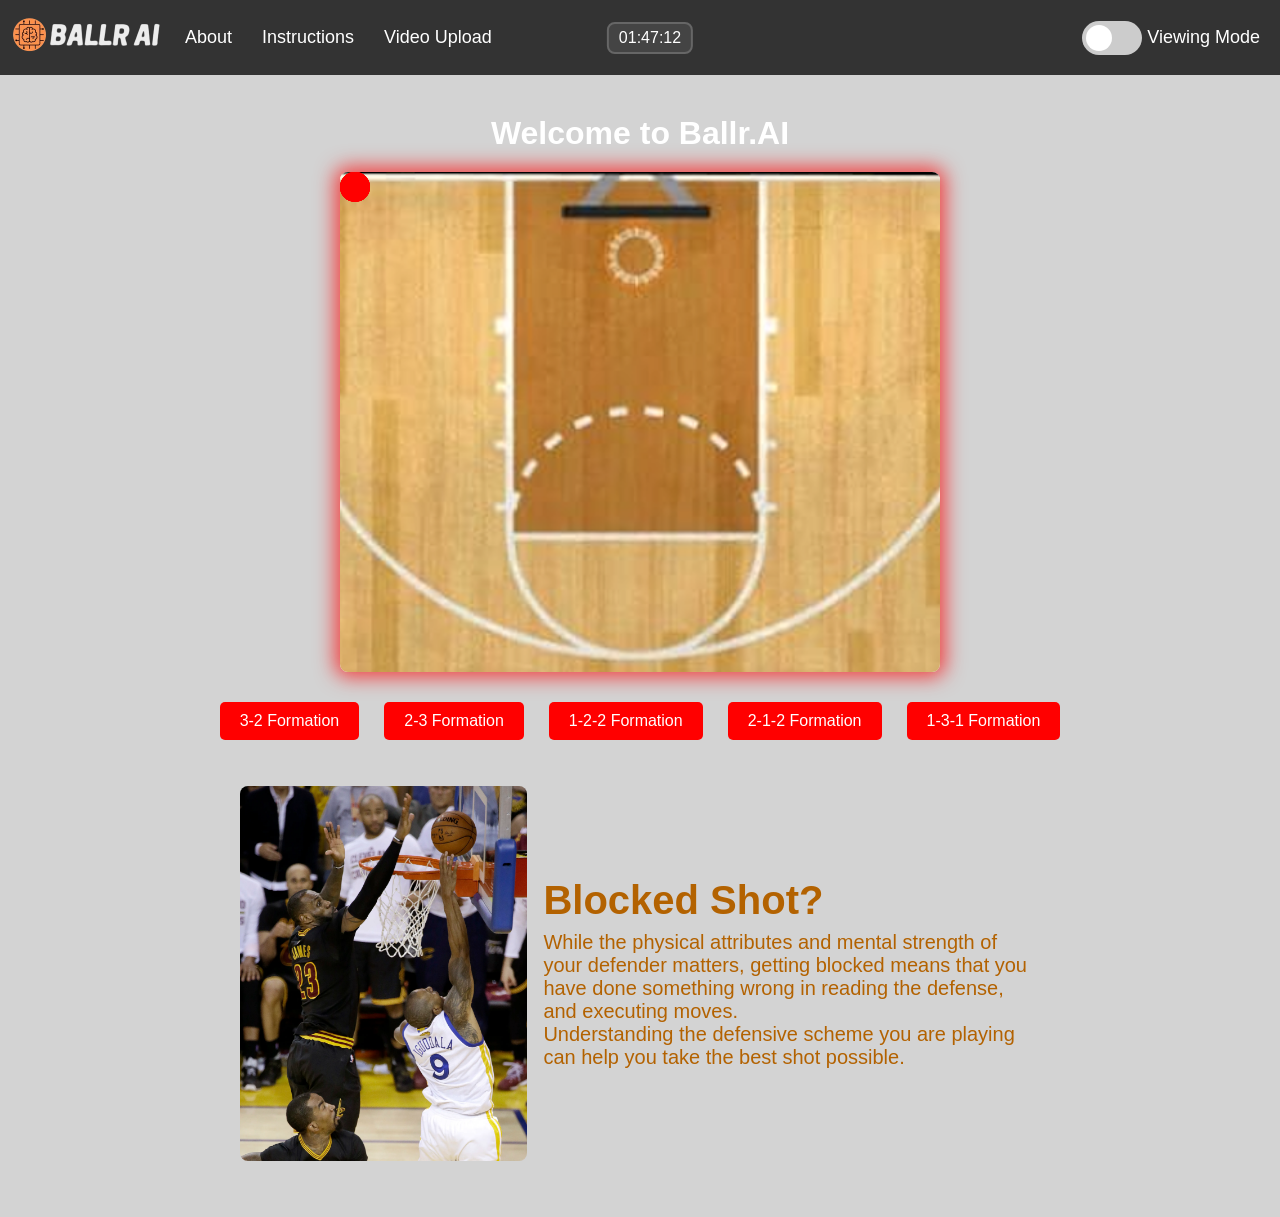
==== docs/index.html @ 09acf85e "added an image to homepage and styled it." ====
<!DOCTYPE html>
<html lang="en">

<head>
    <meta charset="UTF-8">
    <meta name="viewport" content="width=device-width, initial-scale=1.0">
    <title>Basketball Defensive Formations</title>
    <link rel="stylesheet" href="../static/style.css">
</head>

<body>
    <!-- Navbar -->
    <header>
        <div class="navbar">
            <a href="../docs/index.html"> <!-- Link to the homepage -->
                <img src="../static/images/logo2.png" alt="Logo" class="logo">
            </a>
            <div id="current-time" class="center-time"></div>
            <div class="nav-links">
                <a href="about.html">About</a>
                <a href="instructions.html">Instructions</a>
                <a href="upload.html">Video Upload</a>
            </div>
            <div class="toggle-switch-container">
                <label class="toggle-switch">
                    <input type="checkbox" id="darkModeToggle">
                    <span class="slider"></span>
                </label>
                <span class="toggle-text">Viewing Mode</span>
            </div>
        </div>
    </header>

    <main>

        <h1 class="welcome-text" id="welcomeText">Welcome to Ballr.AI</h1>

        <!-- Court and Players -->
        <div class="court-container">
            <div class="basketball-court">
                <div class="player" id="player1"></div>
                <div class="player" id="player2"></div>
                <div class="player" id="player3"></div>
                <div class="player" id="player4"></div>
                <div class="player" id="player5"></div>
            </div>
        </div>

        <!-- Formation buttons -->
        <div class="formation-buttons">
            <button onclick="changeFormation('3-2')">3-2 Formation</button>
            <button onclick="changeFormation('2-3')">2-3 Formation</button>
            <button onclick="changeFormation('1-2-2')">1-2-2 Formation</button>
            <button onclick="changeFormation('2-1-2')">2-1-2 Formation</button>
            <button onclick="changeFormation('1-3-1')">1-3-1 Formation</button>
        </div>

        <div class="info-container">
            <img src="../static/images/blocked.png" alt="Blocked Shot" class="info-image">
            <div class="info-text">
                <h2>Blocked Shot?</h2>
                <p>While the physical attributes and mental strength of your defender matters, getting blocked means that you have done something wrong in reading the defense, and executing moves. </p>
                <p>
                    
                </p>
                <p>Understanding the defensive scheme you are playing can help you take the best shot possible. </p>
            </div>
        </div>
        

    </main>

    <script>
        // Dark mode toggle functionality
        const darkModeToggle = document.getElementById('darkModeToggle');

        if (localStorage.getItem('dark-mode') === 'true') {
            document.body.classList.add('dark-mode');
            darkModeToggle.checked = true;
        }

        darkModeToggle.addEventListener('change', () => {
            document.body.classList.toggle('dark-mode');
            localStorage.setItem('dark-mode', document.body.classList.contains('dark-mode'));
        });

        // Function to update time
        function updateTime() {
            const now = new Date();
            const hours = String(now.getHours()).padStart(2, '0');
            const minutes = String(now.getMinutes()).padStart(2, '0');
            const seconds = String(now.getSeconds()).padStart(2, '0');
            document.getElementById('current-time').textContent = `${hours}:${minutes}:${seconds}`;
        }

        // Update time every second
        setInterval(updateTime, 1000);
        updateTime(); // Initial call to display the time immediately

        // Function to change player positions based on the selected formation
        function changeFormation(formation) {
            const players = [
                document.getElementById('player1'),
                document.getElementById('player2'),
                document.getElementById('player3'),
                document.getElementById('player4'),
                document.getElementById('player5'),
            ];

            // Reset positions first
            players.forEach(player => {
                player.style.top = '50%';
                player.style.left = '50%';
            });

            switch (formation) {
                case '2-3':
                    players[0].style.top = '20%'; players[0].style.left = '10%';
                    players[1].style.top = '20%'; players[1].style.left = '50%';
                    players[2].style.top = '20%'; players[2].style.left = '90%';
                    players[3].style.top = '70%'; players[3].style.left = '30%';
                    players[4].style.top = '70%'; players[4].style.left = '70%';
                    break;
                case '3-2':
                    players[0].style.top = '20%'; players[0].style.left = '25%';
                    players[1].style.top = '20%'; players[1].style.left = '70%';
                    players[2].style.top = '70%'; players[2].style.left = '10%';
                    players[3].style.top = '70%'; players[3].style.left = '47%';
                    players[4].style.top = '70%'; players[4].style.left = '85%';
                    break;
                case '1-2-2':
                    players[0].style.top = '23%'; players[0].style.left = '26%';
                    players[1].style.top = '80%'; players[1].style.left = '47%';
                    players[2].style.top = '50%'; players[2].style.left = '20%';
                    players[3].style.top = '50%'; players[3].style.left = '74%';
                    players[4].style.top = '23%'; players[4].style.left = '68%';
                    break;
                case '2-1-2':
                    players[0].style.top = '20%'; players[0].style.left = '20%';
                    players[1].style.top = '20%'; players[1].style.left = '75%';
                    players[2].style.top = '50%'; players[2].style.left = '47%';
                    players[3].style.top = '80%'; players[3].style.left = '20%';
                    players[4].style.top = '80%'; players[4].style.left = '75%';
                    break;
                case '1-3-1':
                    players[0].style.top = '15%'; players[0].style.left = '47%';
                    players[1].style.top = '50%'; players[1].style.left = '15%';
                    players[2].style.top = '50%'; players[2].style.left = '47%';
                    players[3].style.top = '50%'; players[3].style.left = '80%';
                    players[4].style.top = '90%'; players[4].style.left = '47%';
                    break;

                default:
                    break;
            }
        }
    </script>
</body>

</html>
---- static/style.css ----
/* Default (light mode) styles */
/* allow commit*/
body {
    font-family: Arial, sans-serif;
    margin: 0;
    padding: 0;
    background-color: lightgray;
    background-repeat: no-repeat;
    background-attachment: fixed;
    background-size: 100% 100%;
    font-family: 'Trebuchet MS', 'Lucida Sans Unicode', 'Lucida Grande', 'Lucida Sans', Arial, sans-serif;
    font-size: large;
    color: #b36200;
    transition: background-color 0.3s, color 0.3s;
    /* Smooth transition */
}

img {height: 1em;}


header {
    position: sticky;
    top: 0;
    background-color: #333;
    padding: 0;
    /* Remove padding */
    margin: 0;
    /* Remove margin */
    width: 100%;
    /* Ensure the navbar takes up the full width */
}

/* Navbar styling */
.navbar {
    background-color: #333;
    overflow: hidden;
    padding: 10px 10px;
    /* Adjust padding as needed */
    display: flex;
    align-items: center;
    justify-content: space-between;
    position: relative;
    width: 100%;
    /* Ensure it stretches across the full width */
    transition: background-color 0.3s;
}

/* Time display in the center */
.center-time {
    color: white;
    font-size: 1rem;
    position: absolute;
    left: 50%;
    transform: translateX(-50%);
    text-align: center;
    background-color: #444;
    padding: 5px 10px;
    border: 2px solid #666;
    border-radius: 8px;
}

/* Logo styling */
.logo-link {
    margin-right: 20px;
    /* Adjust this margin for equal spacing */
}

.logo {
    height: 50px;
}

/* Styling for the nav links */
.nav-links {
    display: flex;
    gap: 1togg0px;
    /* Distance between the nav links */
    margin-left: 10px;
    /* Adjusted to shift nav links slightly to the right */
}


.nav-links a {
    color: white;
    padding: 10px 15px;
    text-decoration: none;
    display: inline-block;
    transition: background-color 0.3s, border-radius 0.3s;
}

.nav-links a:hover {
    background-color: #575757;
    color: white;
    border-radius: 20px;
}

/* Main content styling */
main {
    padding: 20px;
    text-align: center;
}

/* Button styling */
.uploadbutton {
    font-family: 'Trebuchet MS', 'Lucida Sans Unicode', 'Lucida Grande', 'Lucida Sans', Arial, sans-serif;
    background-color: light;
    color: #b36200;
    padding: 10px 20px;
    border: none;
    border-radius: 10px;
    cursor: pointer;
    font-size: 16px;
    transition: background-color 0.3s, border-radius 0.3s;
}

body.dark-mode .uploadbutton {
    font-family: 'Trebuchet MS', 'Lucida Sans Unicode', 'Lucida Grande', 'Lucida Sans', Arial, sans-serif;
    background-color: red;
    color: white;
    padding: 10px 20px;
    border: none;
    border-radius: 10px;
    cursor: pointer;
    font-size: 16px;
    transition: background-color 0.3s, border-radius 0.3s;
}



.uploadbutton:hover {
    background-color: #444;
}

body.dark-mode .uploadbutton:hover {
    background-color: darkred;
}

#video-upload {
    display: none;
}

.custom-upload-button {
    display: inline-block;
    background-color: #f0f0f0;
    /* Background color for the button */
    color: #b36200;
    /* Text color */
    padding: 10px 20px;
    border-radius: 10px;
    cursor: pointer;
    font-size: 16px;
    transition: background-color 0.3s, border-radius 0.3s;
}

body.dark-mode .custom-upload-button {
    display: inline-block;
    background-color: red;
    /* Background color for the button */
    color: white;
    /* Text color */
    padding: 10px 20px;
    border-radius: 10px;
    cursor: pointer;
    font-size: 16px;
    transition: background-color 0.3s, border-radius 0.3s;
}

body.dark-mode .custom-upload-button {
    display: inline-block;
    background-color: red;
    /* Background color for the button */
    color: white;
    /* Text color */
    padding: 10px 20px;
    border-radius: 10px;
    cursor: pointer;
    font-size: 16px;
    transition: background-color 0.3s, border-radius 0.3s;
}

.custom-upload-button:hover {
    background-color: #444;
    /* Hover color */
}

body.dark-mode .custom-upload-button:hover {
    background-color: darkred;
    /* Hover color */
    color: white;
}


.toggle-switch-container {
    margin-left: auto;
    display: flex;
    align-items: center;
    gap: 5px;
    margin-right: 30px;
    /* Slightly shift the slider to the left */
}


/* Toggle switch styling */
.toggle-switch {
    position: relative;
    display: inline-block;
    width: 60px;
    height: 34px;
}

.toggle-switch input {
    opacity: 0;
    width: 0;
    height: 0;
}

.slider {
    position: absolute;
    cursor: pointer;
    top: 0;
    left: 0;
    right: 0;
    bottom: 0;
    background-color: #ccc;
    transition: 0.4s;
    border-radius: 34px;
}

/* Keep the "Viewing Mode" text white */
.toggle-text {
    color: white;
}


.slider:before {
    position: absolute;
    content: "";
    height: 26px;
    width: 26px;
    left: 4px;
    bottom: 4px;
    background-color: white;
    transition: 0.4s;
    border-radius: 50%;
}

input:checked+.slider {
    background-color: #2196F3;
}

input:checked+.slider:before {
    transform: translateX(26px);
}

/* Dark mode styles */
body.dark-mode {
    background-color: #1a1a1a;
    /* Dark gray background */
    color: white;
    /* Neon green text */
    transition: background-color 0.7s, color 0.7s;
    /* Smooth transition */
}

body.dark-mode .navbar {
    background-color: #000;
    /* Pitch black navbar */
}

body.dark-mode .nav-links a {
    color: white;
    /* Navbar links stay white */
}

body.dark-mode .toggle-switch-container .slider {
    background-color: red;
    /* Green slider when dark mode is active */
}

body.dark-mode .navbar {
    background-color: #000;
    box-shadow: 0 4px 20px red;
    /* Green glow effect */
}

body.dark-mode .navbar::after {
    content: '';
    position: absolute;
    left: 0;
    right: 0;
    bottom: -10px;
    /* Position the glow slightly below the navbar */
    height: 10px;
    background: linear-gradient(to bottom,red, transparent);
    border-radius: 10px;
}

/* Dark mode LED effect on the time */
body.dark-mode .center-time {
    box-shadow: 0 4px 20px  red;
    /* Green glow effect */
}

body.dark-mode .center-time::after {
    content: '';
    position: absolute;
    left: 0;
    right: 0;
    bottom: -10px;
    /* Position the glow slightly below the time */
    height: 5px;
    background: linear-gradient(to bottom, red, transparent);
    border-radius: 5px;
}

.court-container {
    width: 600px;
    height: 500px; /* Adjusted height */
    margin: 20px auto;
    position: relative;
    border-radius: 8px;
    box-shadow: 0 0 20px 5px rgba(255, 0, 0, 0.7); /* Red glow effect */
    background-color: #f3f3f3; /* Light background for the court */
    overflow: hidden;
    position: relative;
    z-index: -1;
}

.basketball-court {
    position: relative;
    width: 100%;
    height: 100%;
    background-image: url('images/court.png'); /* Replace with your court image */
    background-size: cover; /* Ensures the image covers the entire area */
    background-position: 10% center; /* Shift image slightly to the right */
    background-repeat: no-repeat;
}





.player {
    width: 30px;
    height: 30px;
    background-color: blue;
    border-radius: 50%;
    position: absolute;
    transition: all 0.5s ease-in-out;
}

.formation-buttons button {
    margin: 10px;
    padding: 10px 20px;
    font-size: 16px;
    cursor: pointer;
    border: none;
    background-color: red;
    color: white;
    border-radius: 5px;
    transition: background-color 0.3s ease;
}

.formation-buttons button:hover {
    background-color: #8b1313;
}

.player {
    background-color: red; /* Changed to red */
}


.basketball-court {
    position: relative;
    width: 100%;
    height: 100%;
    background-image: url('images/court.png'); /* Replace with your court image */
    background-size: cover; /* Ensures the image covers the entire area */
    background-position: center; /* Centers the image within the container */
    background-repeat: no-repeat;
}

/* Ball roll animation */
@keyframes roll {
    0% {
        left: -60px;
        transform: rotate(0deg);
    }
    100% {
        left: 100%;
        transform: rotate(360deg);
    }
}

#welcomeText {
    text-align: center;
    font-size: 2rem;
    color: white; /* Change this to your desired color */
    margin: 20px 0;
    visibility: visible;
}

.ball-container {
    position: relative;
    width: 100%;
    height: 100%;
}

.info-container {
    display: flex;
    align-items: center;
    justify-content: right;
    margin: 20px auto; /* Center the content horizontally */
    max-width: 800px;
    padding: 16px;
    border-radius: 8px;
    background-color: transparent; /* No visible box, only structure */
    transition: background-color 0.7s, color 0.7s;
}

/* Dark mode adjustment */
body.dark-mode .info-container {
    background-color: #1a1a1a; /* Subtle dark background */
    color: #f9f9f9; /* Light text */
    transition: background-color 0.3s, color 0.3s;
}

.info-image {
    width: 300px;
    height: 375px;
    border-radius: 8px;
    margin-right: 16px;
}

.info-text {
    text-align: left; /* Align text to the left */
}

.info-text h2 {
    margin: 0 0 8px;
    font-size: 2.5rem;
    color: inherit; /* Inherit color for dark mode */
}

.info-text p {
    margin: 0;
    font-size: 1.25rem;
    color: inherit; /* Inherit color for dark mode */
}
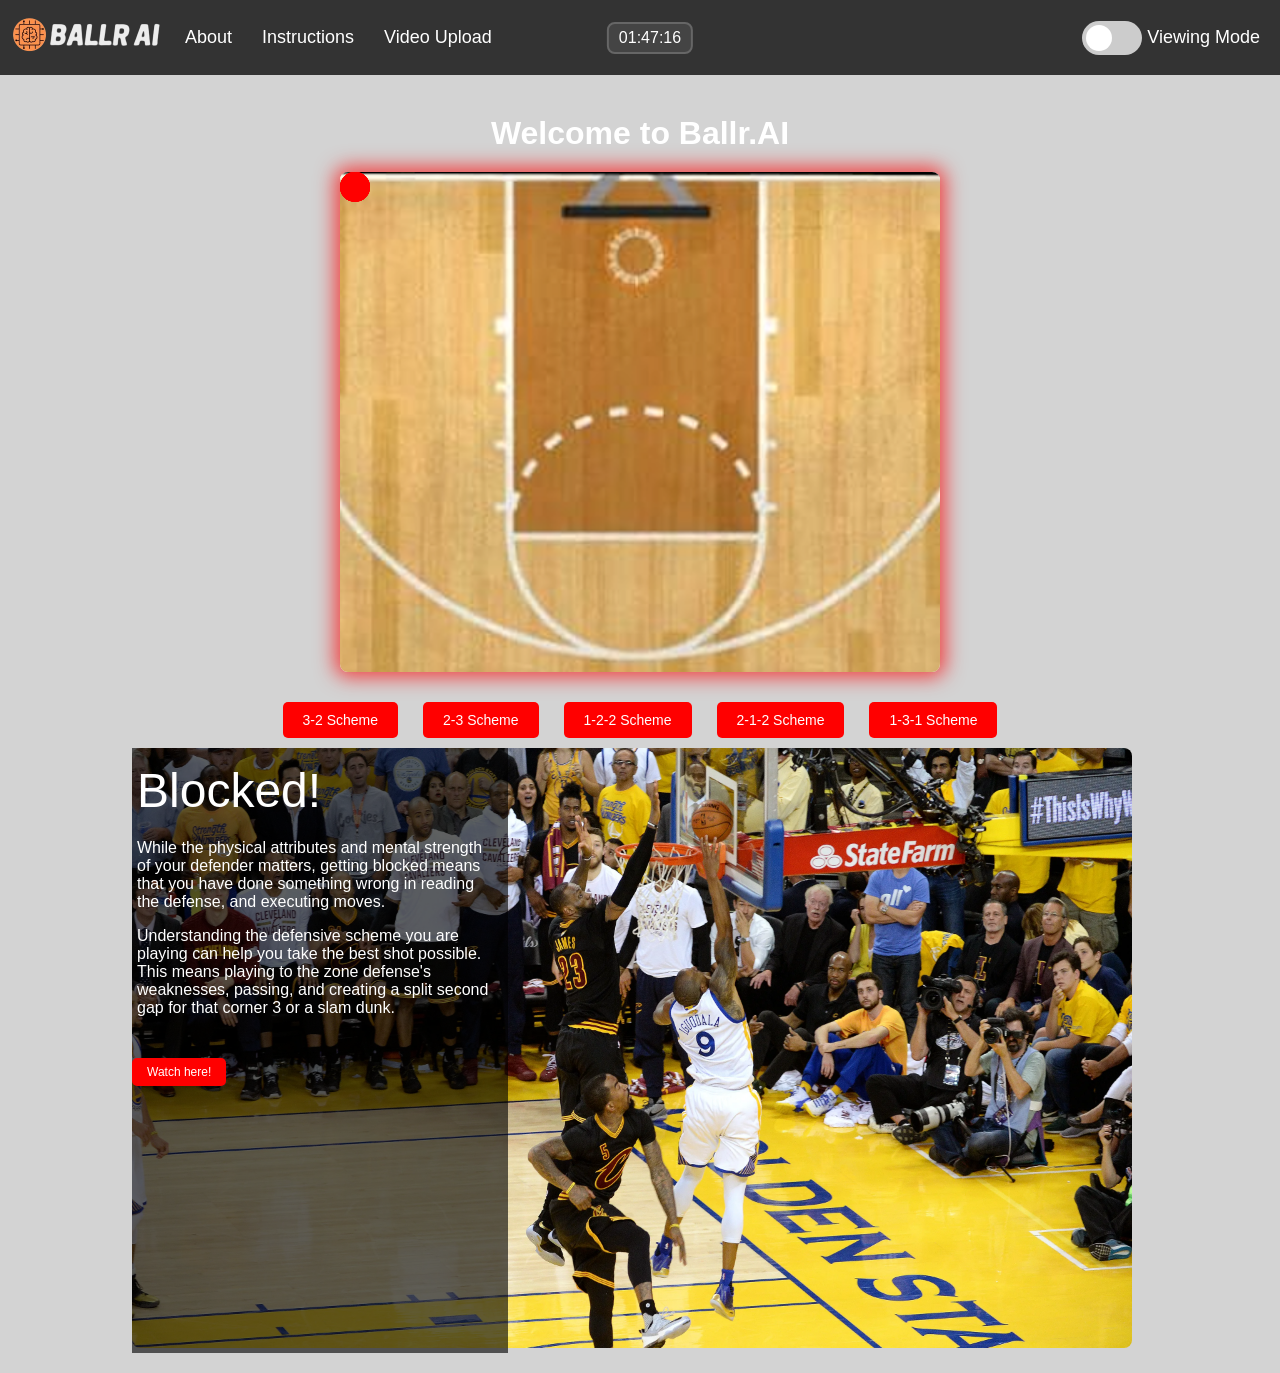
==== commit 3a92f9d4: "finished first image on homepage and styled" ====
--- a/docs/index.html
+++ b/docs/index.html
@@ -48,23 +48,32 @@
 
         <!-- Formation buttons -->
         <div class="formation-buttons">
-            <button onclick="changeFormation('3-2')">3-2 Formation</button>
-            <button onclick="changeFormation('2-3')">2-3 Formation</button>
-            <button onclick="changeFormation('1-2-2')">1-2-2 Formation</button>
-            <button onclick="changeFormation('2-1-2')">2-1-2 Formation</button>
-            <button onclick="changeFormation('1-3-1')">1-3-1 Formation</button>
+            <button onclick="changeFormation('3-2')">3-2 Scheme</button>
+            <button onclick="changeFormation('2-3')">2-3 Scheme</button>
+            <button onclick="changeFormation('1-2-2')">1-2-2 Scheme</button>
+            <button onclick="changeFormation('2-1-2')">2-1-2 Scheme</button>
+            <button onclick="changeFormation('1-3-1')">1-3-1 Scheme</button>
         </div>
 
-        <div class="info-container">
+        <!--div class="info-container" >
             <img src="../static/images/blocked.png" alt="Blocked Shot" class="info-image">
             <div class="info-text">
                 <h2>Blocked Shot?</h2>
                 <p>While the physical attributes and mental strength of your defender matters, getting blocked means that you have done something wrong in reading the defense, and executing moves. </p>
-                <p>
-                    
-                </p>
-                <p>Understanding the defensive scheme you are playing can help you take the best shot possible. </p>
+                <br>
+                <p>Understanding the defensive scheme you are playing can help you take the best shot possible. This means playing to the zone defense's weaknesses, passing, and creating a split second gap for that corner 3 or a slam dunk.</p>
             </div>
+        </div-->
+
+        <div class="info-container">
+            <img src="../static/images/blocked.png" alt="Blocked Shot" class="info-image">
+            <div class ="title-image">Blocked!</div>
+            <div class = "top-left">
+                <p>While the physical attributes and mental strength of your defender matters, getting blocked means that you have done something wrong in reading the defense, and executing moves.</p>
+                <p>Understanding the defensive scheme you are playing can help you take the best shot possible. This means playing to the zone defense's weaknesses, passing, and creating a split second gap for that corner 3 or a slam dunk.</p>
+            </div>
+            <a class = "lebron-button" href="https://www.youtube.com/watch?v=Hgade7_mjHc&ab_channel=IceCold" target = "_blank">Watch here!</a>
+            <div class="translucent-overlay"></div>
         </div>
         
 
--- a/static/style.css
+++ b/static/style.css
@@ -352,7 +352,7 @@
 .formation-buttons button {
     margin: 10px;
     padding: 10px 20px;
-    font-size: 16px;
+    font-size: 14px;
     cursor: pointer;
     border: none;
     background-color: red;
@@ -406,16 +406,10 @@
     height: 100%;
 }
 
-.info-container {
-    display: flex;
-    align-items: center;
-    justify-content: right;
-    margin: 20px auto; /* Center the content horizontally */
-    max-width: 800px;
-    padding: 16px;
-    border-radius: 8px;
-    background-color: transparent; /* No visible box, only structure */
-    transition: background-color 0.7s, color 0.7s;
+.container {
+    position: relative;
+    text-align: center;
+    color: white;
 }
 
 /* Dark mode adjustment */
@@ -425,9 +419,15 @@
     transition: background-color 0.3s, color 0.3s;
 }
 
+.info-container {
+    position: relative;
+    display: inline-block;
+    width: fit-content; /* Ensures the container matches the image dimensions */
+}
+
 .info-image {
-    width: 300px;
-    height: 375px;
+    width: 1000px;
+    height: 600px;
     border-radius: 8px;
     margin-right: 16px;
 }
@@ -448,5 +448,65 @@
     color: inherit; /* Inherit color for dark mode */
 }
 
-
-
+.top-left {
+    position: absolute;
+    top: 70px; /* Adjust as needed */
+    left: 0; /* Align text to the left of the container */
+    width: max-content; /* Bound text width to content, adjust if necessary */
+    max-width: 35%; /* Ensure it doesn't extend too far; adjust percentage as needed */
+    text-align: left;
+    color: white; /* Change text color for contrast */
+    padding: 5px; /* Optional: Add padding */
+    font-size: 16px; /* Adjust text size */
+    z-index: 10; /* Ensure the text appears above the image */
+    word-wrap: break-word; /* Ensure long words wrap correctly */
+}
+
+.title-image {
+    position: absolute;
+    top: 10px; /* Adjust as needed */
+    left: 0; /* Align text to the left of the container */
+    width: max-content; /* Bound text width to content, adjust if necessary */
+    max-width: 35%; /* Ensure it doesn't extend too far; adjust percentage as needed */
+    text-align: left;
+    color: white; /* Change text color for contrast */
+    padding: 5px; /* Optional: Add padding */
+    font-size: 48px; /* Adjust text size */
+    z-index: 10; /* Ensure the text appears above the image */
+    word-wrap: break-word; /* Ensure long words wrap correctly */
+}
+
+.translucent-overlay {
+    position: absolute;
+    top: 0;
+    left: 0;
+    width: 37%; /* Covers the left 40% of the image */
+    height: 100%; /* Full height of the container */
+    background-color: rgba(0, 0, 0, 0.619); /* Adjust opacity and color as needed */
+    pointer-events: none; /* Ensure it doesn't block interactions */
+    z-index: 9; /* Ensure it appears above the image */
+}
+
+.lebron-button {
+    position: absolute;
+    top: 310px; /* Adjust as needed */
+    left: 0; /* Align text to the left of the container */
+    color: white; /* Change text color for contrast */
+    background-color: red;
+    padding: 5px; /* Optional: Add padding */
+    font-size: 12px; /* Adjust text size */
+    z-index: 10; /* Ensure the text appears above the image */
+    border-radius: 5px;
+    border: none;
+    cursor: pointer;
+    padding: 7px 15px;
+    text-decoration: none;
+    display: inline-block; /* Ensure proper button behavior */
+}
+
+.lebron-button button:hover {
+    background-color: blue;
+}
+
+
+
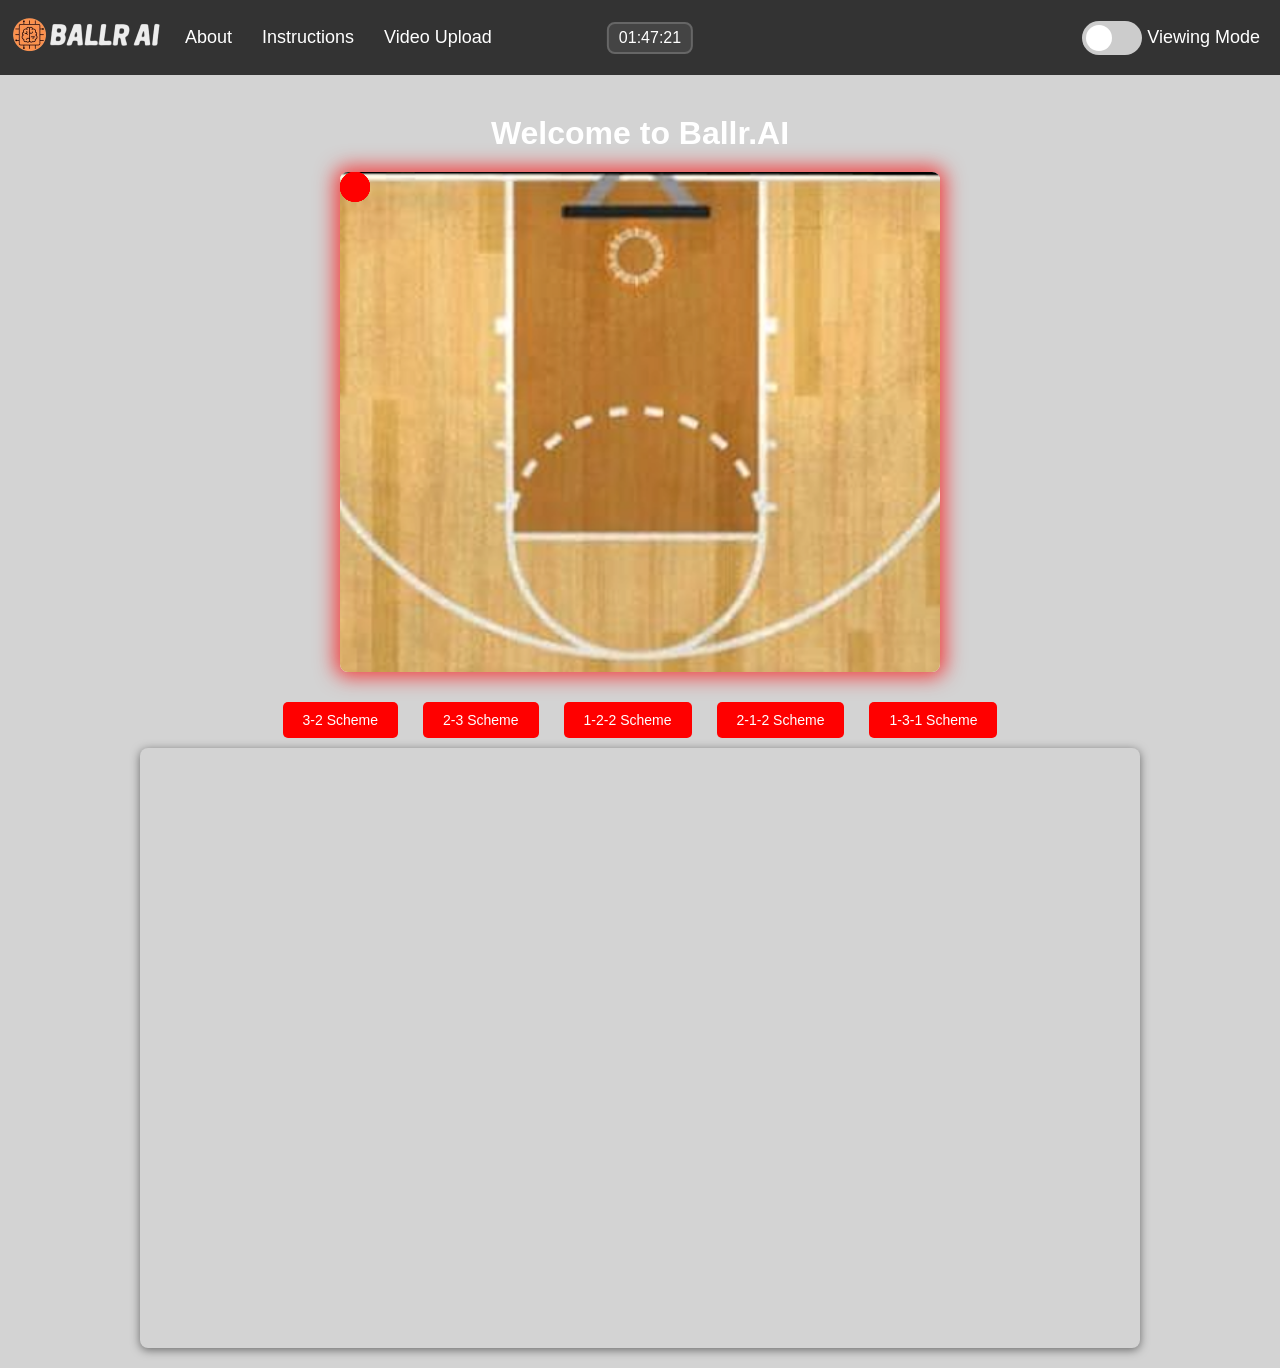
==== commit 7399714f: "this is not done yet" ====
--- a/docs/index.html
+++ b/docs/index.html
@@ -54,26 +54,33 @@
             <button onclick="changeFormation('2-1-2')">2-1-2 Scheme</button>
             <button onclick="changeFormation('1-3-1')">1-3-1 Scheme</button>
         </div>
+     
 
-        <!--div class="info-container" >
-            <img src="../static/images/blocked.png" alt="Blocked Shot" class="info-image">
-            <div class="info-text">
-                <h2>Blocked Shot?</h2>
-                <p>While the physical attributes and mental strength of your defender matters, getting blocked means that you have done something wrong in reading the defense, and executing moves. </p>
-                <br>
-                <p>Understanding the defensive scheme you are playing can help you take the best shot possible. This means playing to the zone defense's weaknesses, passing, and creating a split second gap for that corner 3 or a slam dunk.</p>
+        <div class="slideshow">
+            <div class="slide">
+                <div class="slide active">
+                    <div class ="title-image">Blocked!</div>
+                    <div class = "top-left">
+                        <p>While the physical attributes and mental strength of your defender matters, getting blocked means that you have done something wrong in reading the defense, and executing moves.</p>
+                        <p>Understanding the defensive scheme you are playing can help you take the best shot possible. This means playing to the zone defense's weaknesses, passing, and creating a split second gap for that corner 3 or a slam dunk.</p>
+                    </div>
+                    <a class = "lebron-button" href="https://www.youtube.com/watch?v=Hgade7_mjHc&ab_channel=IceCold" target = "_blank">Watch here!</a>
+                    <img src="../static/images/blocked.png" alt="Blocked Shot">
+                    <div class="translucent-overlay"></div>
+                </div>
             </div>
-        </div-->
-
-        <div class="info-container">
-            <img src="../static/images/blocked.png" alt="Blocked Shot" class="info-image">
-            <div class ="title-image">Blocked!</div>
-            <div class = "top-left">
-                <p>While the physical attributes and mental strength of your defender matters, getting blocked means that you have done something wrong in reading the defense, and executing moves.</p>
-                <p>Understanding the defensive scheme you are playing can help you take the best shot possible. This means playing to the zone defense's weaknesses, passing, and creating a split second gap for that corner 3 or a slam dunk.</p>
+            <div class="slide">
+                <div class="slide active">
+                    <div class ="title-image">Blocked!</div>
+                    <div class = "top-left">
+                        <p>While the physical attributes and mental strength of your defender matters, getting blocked means that you have done something wrong in reading the defense, and executing moves.</p>
+                        <p>Understanding the defensive scheme you are playing can help you take the best shot possible. This means playing to the zone defense's weaknesses, passing, and creating a split second gap for that corner 3 or a slam dunk.</p>
+                    </div>
+                    <a class = "lebron-button" href="https://www.youtube.com/watch?v=Hgade7_mjHc&ab_channel=IceCold" target = "_blank">Watch here!</a>
+                    <img src="../static/images/stolen.png" alt="Stolen Ball">
+                    <div class="translucent-overlay"></div>
+                </div>
             </div>
-            <a class = "lebron-button" href="https://www.youtube.com/watch?v=Hgade7_mjHc&ab_channel=IceCold" target = "_blank">Watch here!</a>
-            <div class="translucent-overlay"></div>
         </div>
         
 
--- a/static/style.css
+++ b/static/style.css
@@ -412,42 +412,6 @@
     color: white;
 }
 
-/* Dark mode adjustment */
-body.dark-mode .info-container {
-    background-color: #1a1a1a; /* Subtle dark background */
-    color: #f9f9f9; /* Light text */
-    transition: background-color 0.3s, color 0.3s;
-}
-
-.info-container {
-    position: relative;
-    display: inline-block;
-    width: fit-content; /* Ensures the container matches the image dimensions */
-}
-
-.info-image {
-    width: 1000px;
-    height: 600px;
-    border-radius: 8px;
-    margin-right: 16px;
-}
-
-.info-text {
-    text-align: left; /* Align text to the left */
-}
-
-.info-text h2 {
-    margin: 0 0 8px;
-    font-size: 2.5rem;
-    color: inherit; /* Inherit color for dark mode */
-}
-
-.info-text p {
-    margin: 0;
-    font-size: 1.25rem;
-    color: inherit; /* Inherit color for dark mode */
-}
-
 .top-left {
     position: absolute;
     top: 70px; /* Adjust as needed */
@@ -476,17 +440,6 @@
     word-wrap: break-word; /* Ensure long words wrap correctly */
 }
 
-.translucent-overlay {
-    position: absolute;
-    top: 0;
-    left: 0;
-    width: 37%; /* Covers the left 40% of the image */
-    height: 100%; /* Full height of the container */
-    background-color: rgba(0, 0, 0, 0.619); /* Adjust opacity and color as needed */
-    pointer-events: none; /* Ensure it doesn't block interactions */
-    z-index: 9; /* Ensure it appears above the image */
-}
-
 .lebron-button {
     position: absolute;
     top: 310px; /* Adjust as needed */
@@ -508,5 +461,63 @@
     background-color: blue;
 }
 
-
-
+.slide.active {
+    opacity: 1;
+    z-index: 1;
+}
+
+.slideshow {
+    position: relative;
+    width: 1000px; /* Adjust as needed */
+    height: 600px; /* Adjust as needed */
+    margin: auto;
+    overflow: hidden;
+    border-radius: 8px;
+    box-shadow: 0 2px 10px rgba(0, 0, 0, 0.5);
+}
+
+/* Each slide container */
+.slide {
+    position: absolute;
+    width: 100%;
+    height: 100%;
+    opacity: 0; /* Start hidden */
+    animation: fadeInOut 6s infinite; /* Animation to control visibility */
+}
+
+/* Show slides sequentially */
+.slide:nth-child(1) {
+    animation-delay: 0s;
+}
+.slide:nth-child(2) {
+    animation-delay: 3s;
+}
+
+/* Keyframes for fade-in and fade-out effect */
+@keyframes fadeInOut {
+    0%, 100% {
+        opacity: 0; /* Hidden at start and end */
+    }
+    33%, 66% {
+        opacity: 1; /* Fully visible in the middle */
+    }
+}
+
+/* Background images for each slide */
+.slide img {
+    position: absolute;
+    width: 100%;
+    height: 100%;
+    z-index: -1; /* Ensure the image is behind text */
+}
+
+.translucent-overlay {
+    position: absolute;
+    top: 0;
+    left: 0;
+    width: 37%; /* Covers the left 40% of the image */
+    height: 100%; /* Full height of the container */
+    background-color: rgba(0, 0, 0, 0.341); /* Adjust opacity and color as needed */
+    pointer-events: none; /* Ensure it doesn't block interactions */
+    z-index: 9; /* Ensure it appears above the image */
+}
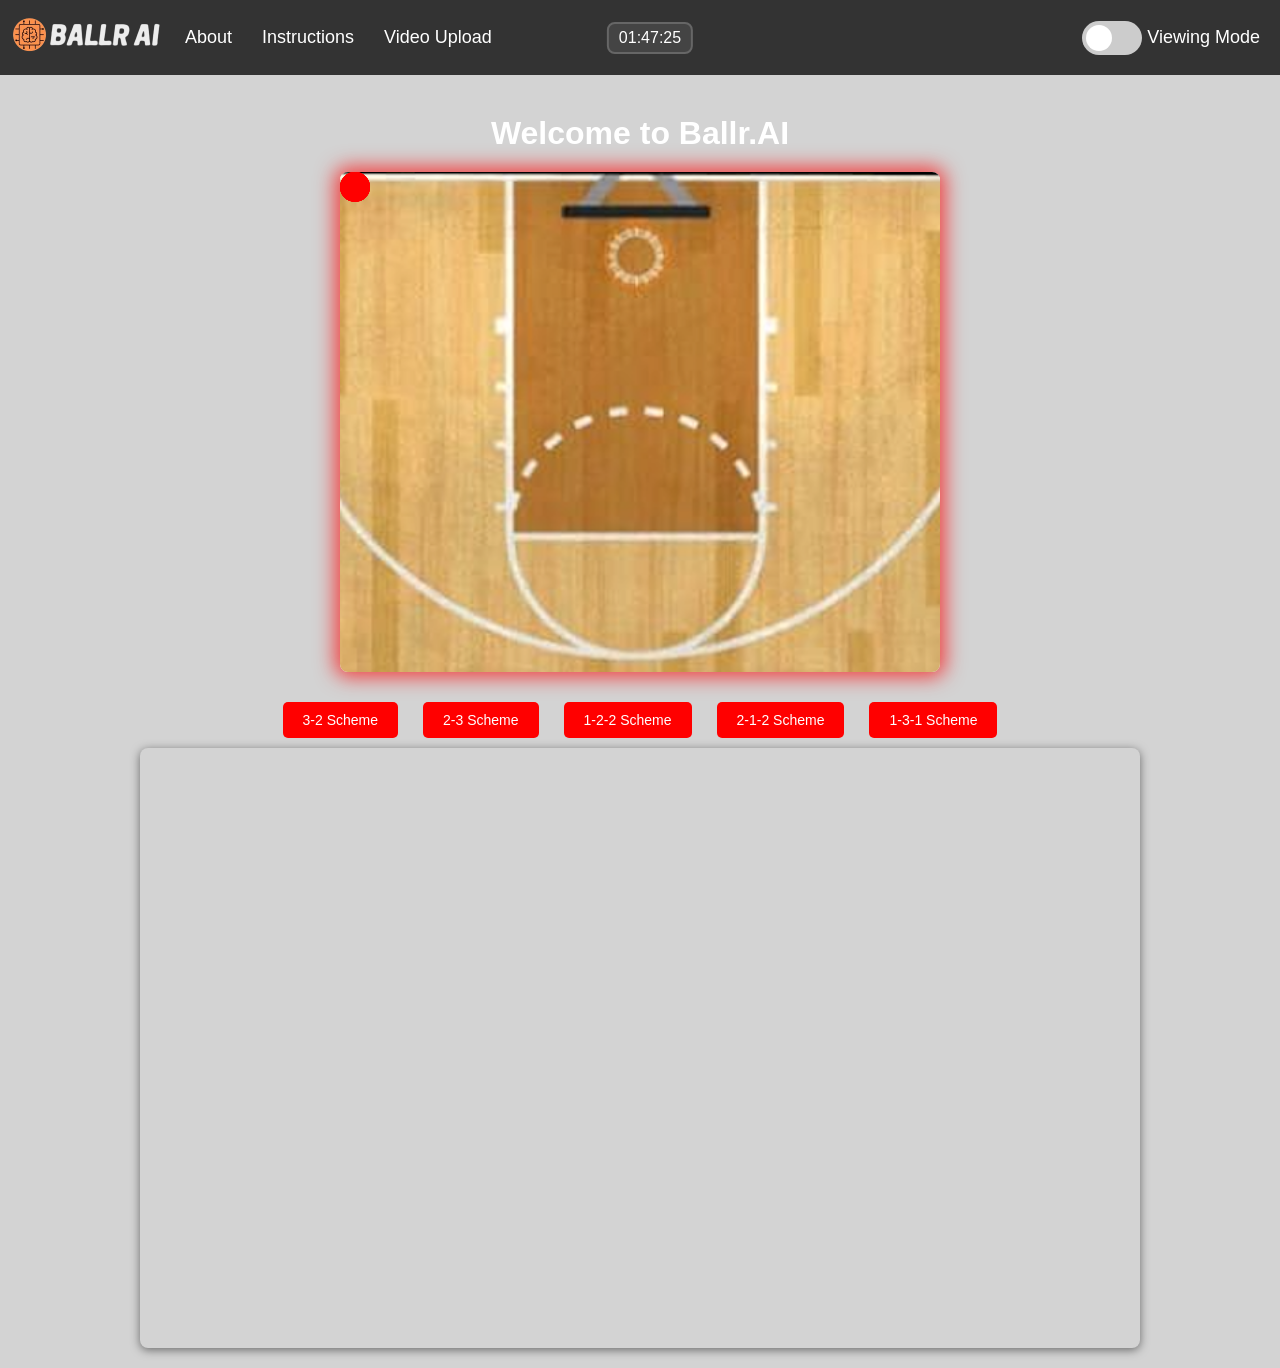
==== commit 634abd64: "slideshow fixed with all styling and animations complete, just need to add more images and info" ====
--- a/docs/index.html
+++ b/docs/index.html
@@ -54,32 +54,27 @@
             <button onclick="changeFormation('2-1-2')">2-1-2 Scheme</button>
             <button onclick="changeFormation('1-3-1')">1-3-1 Scheme</button>
         </div>
-     
 
         <div class="slideshow">
             <div class="slide">
-                <div class="slide active">
-                    <div class ="title-image">Blocked!</div>
-                    <div class = "top-left">
-                        <p>While the physical attributes and mental strength of your defender matters, getting blocked means that you have done something wrong in reading the defense, and executing moves.</p>
-                        <p>Understanding the defensive scheme you are playing can help you take the best shot possible. This means playing to the zone defense's weaknesses, passing, and creating a split second gap for that corner 3 or a slam dunk.</p>
-                    </div>
-                    <a class = "lebron-button" href="https://www.youtube.com/watch?v=Hgade7_mjHc&ab_channel=IceCold" target = "_blank">Watch here!</a>
-                    <img src="../static/images/blocked.png" alt="Blocked Shot">
-                    <div class="translucent-overlay"></div>
+                <div class="title-image">Blocked!</div>
+                <div class="top-left">
+                    <p>While the physical attributes and mental strength of your defender matters, getting blocked means that you have done something wrong in reading the defense, and executing moves.</p>
+                    <p>Understanding the defensive scheme you are playing can help you take the best shot possible. This means playing to the zone defense's weaknesses, passing, and creating a split second gap for that corner 3 or a slam dunk.</p>
                 </div>
+                <a class="lebron-button" href="https://www.youtube.com/watch?v=Hgade7_mjHc" target="_blank">Watch here!</a>
+                <img src="../static/images/blocked.png" alt="Blocked Shot">
+                <div class="translucent-overlay"></div>
             </div>
             <div class="slide">
-                <div class="slide active">
-                    <div class ="title-image">Blocked!</div>
-                    <div class = "top-left">
-                        <p>While the physical attributes and mental strength of your defender matters, getting blocked means that you have done something wrong in reading the defense, and executing moves.</p>
-                        <p>Understanding the defensive scheme you are playing can help you take the best shot possible. This means playing to the zone defense's weaknesses, passing, and creating a split second gap for that corner 3 or a slam dunk.</p>
-                    </div>
-                    <a class = "lebron-button" href="https://www.youtube.com/watch?v=Hgade7_mjHc&ab_channel=IceCold" target = "_blank">Watch here!</a>
-                    <img src="../static/images/stolen.png" alt="Stolen Ball">
-                    <div class="translucent-overlay"></div>
+                <div class="title-image">Stolen!</div>
+                <div class="top-left">
+                    <p>While the physical attributes and mental strength of your defender matters, getting blocked means that you have done something wrong in reading the defense, and executing moves.</p>
+                    <p>Understanding the defensive scheme you are playing can help you take the best shot possible. This means playing to the zone defense's weaknesses, passing, and creating a split second gap for that corner 3 or a slam dunk.</p>
                 </div>
+                <a class="lebron-button" href="https://www.youtube.com/watch?v=Hgade7_mjHc" target="_blank">Watch here!</a>
+                <img src="../static/images/stolen.png" alt="Stolen Ball">
+                <div class="translucent-overlay"></div>
             </div>
         </div>
         
--- a/static/style.css
+++ b/static/style.css
@@ -468,56 +468,65 @@
 
 .slideshow {
     position: relative;
-    width: 1000px; /* Adjust as needed */
-    height: 600px; /* Adjust as needed */
+    width: 100%; /* Full width of the parent */
+    max-width: 1000px; /* Optional max-width for responsiveness */
+    height: 600px; /* Fixed height or adjust as needed */
     margin: auto;
     overflow: hidden;
     border-radius: 8px;
     box-shadow: 0 2px 10px rgba(0, 0, 0, 0.5);
 }
 
-/* Each slide container */
 .slide {
     position: absolute;
     width: 100%;
     height: 100%;
-    opacity: 0; /* Start hidden */
-    animation: fadeInOut 6s infinite; /* Animation to control visibility */
-}
-
-/* Show slides sequentially */
+    opacity: 0; /* Initially hidden */
+    animation: fadeInOut 9s infinite; /* Animation for visibility */
+    display: flex; /* Align child elements */
+    justify-content: center; /* Center horizontally */
+    align-items: center; /* Center vertically */
+}
+
+.slide.active {
+    opacity: 1;
+    z-index: 1;
+}
+
+@keyframes fadeInOut {
+    0%, 45% {
+        opacity: 1; /* Slide visible for the first half of the cycle */
+    }
+    50%, 95% {
+        opacity: 0; /* Slide hidden during the second half of the cycle */
+    }
+}
+
 .slide:nth-child(1) {
     animation-delay: 0s;
 }
+
 .slide:nth-child(2) {
-    animation-delay: 3s;
-}
-
-/* Keyframes for fade-in and fade-out effect */
-@keyframes fadeInOut {
-    0%, 100% {
-        opacity: 0; /* Hidden at start and end */
-    }
-    33%, 66% {
-        opacity: 1; /* Fully visible in the middle */
-    }
-}
-
-/* Background images for each slide */
+    animation-delay: 4.5s;
+}
+
 .slide img {
-    position: absolute;
-    width: 100%;
-    height: 100%;
-    z-index: -1; /* Ensure the image is behind text */
+    width: 100%; /* Full width of the slide */
+    height: 100%; /* Full height of the slide */
+    object-fit: cover; /* Ensure the image fills without distortion */
+    position: absolute; /* Position image behind other content */
+    top: 0; /* Align to the top */
+    left: 0; /* Align to the left */
+    z-index: -1; /* Ensure it's behind text and overlay */
 }
 
 .translucent-overlay {
     position: absolute;
     top: 0;
     left: 0;
-    width: 37%; /* Covers the left 40% of the image */
-    height: 100%; /* Full height of the container */
-    background-color: rgba(0, 0, 0, 0.341); /* Adjust opacity and color as needed */
-    pointer-events: none; /* Ensure it doesn't block interactions */
-    z-index: 9; /* Ensure it appears above the image */
+    width: 40%; /* Adjust width as needed */
+    height: 100%;
+    background-color: rgba(0, 0, 0, 0.551); /* Adjust opacity and color */
+    pointer-events: none; /* Prevent interactions */
+    z-index: 2; /* Ensure it appears above the image */
 }
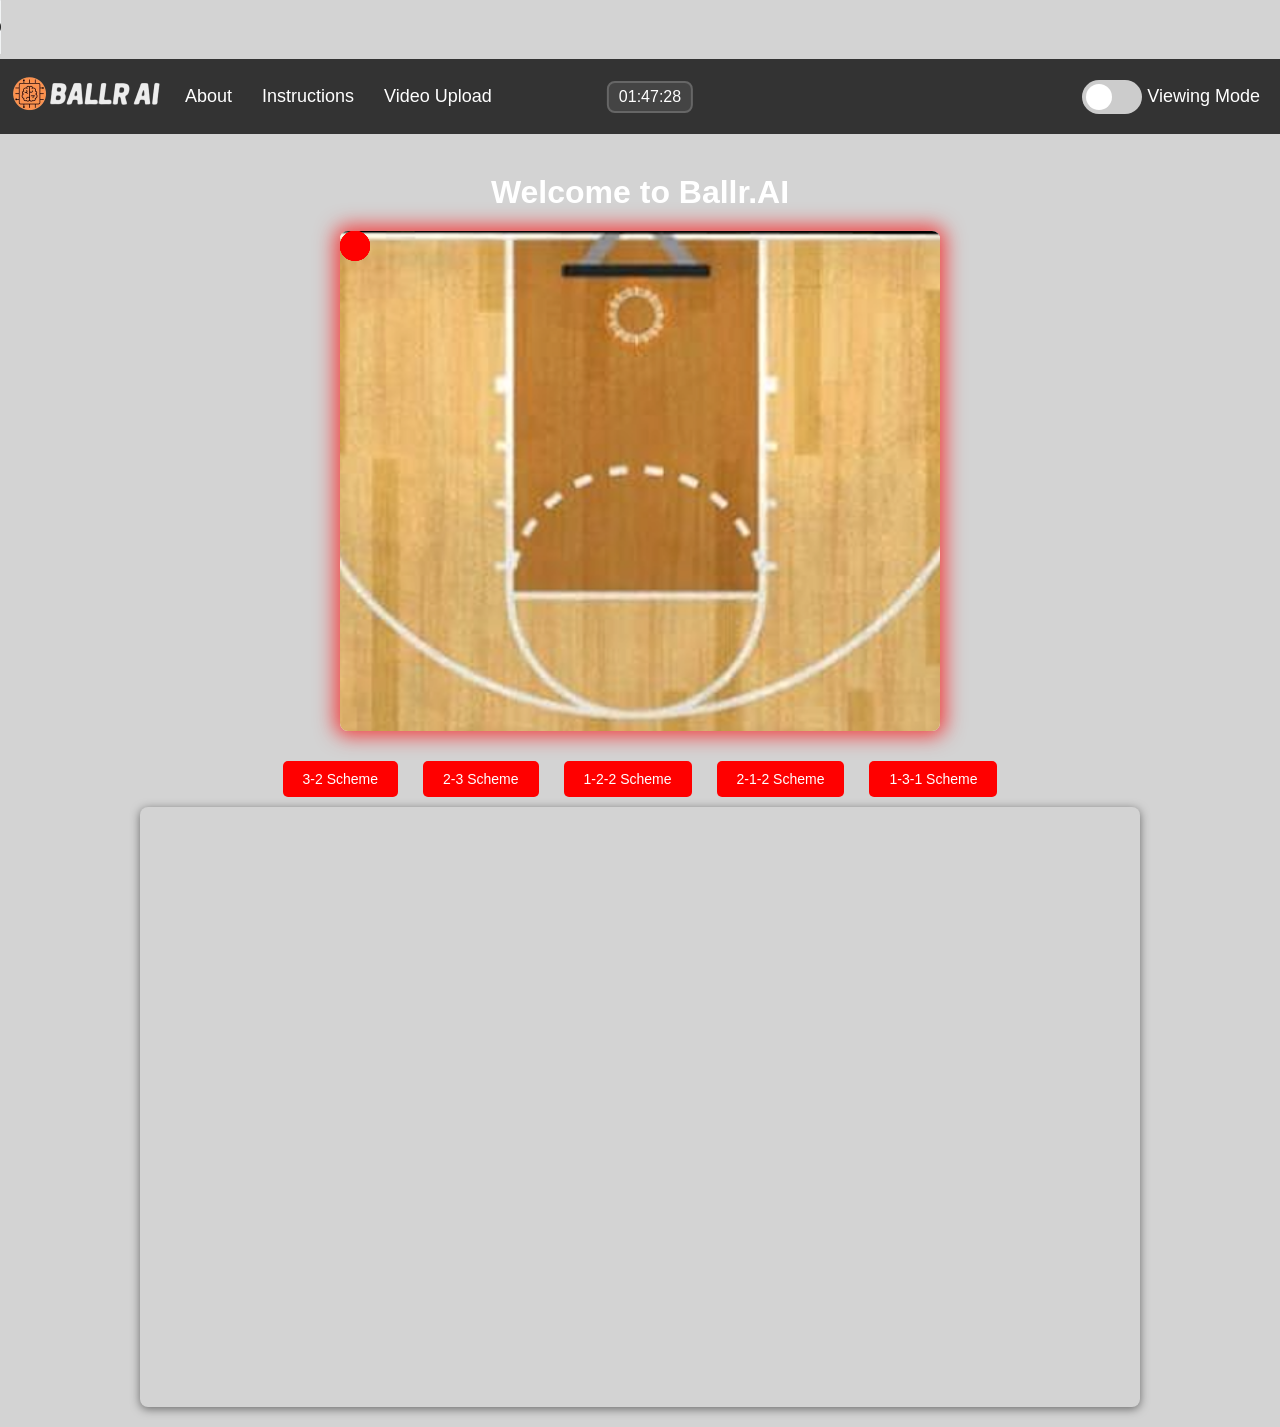
==== commit 9434069f: "fixed slideshow transition and added more images" ====
--- a/docs/index.html
+++ b/docs/index.html
@@ -6,6 +6,7 @@
     <meta name="viewport" content="width=device-width, initial-scale=1.0">
     <title>Basketball Defensive Formations</title>
     <link rel="stylesheet" href="../static/style.css">
+    <audio src="music.mp3" controls="true" loop="true" preload="auto" autoplay="true"></audio> 
 </head>
 
 <body>
@@ -76,6 +77,36 @@
                 <img src="../static/images/stolen.png" alt="Stolen Ball">
                 <div class="translucent-overlay"></div>
             </div>
+            <div class="slide">
+                <div class="title-image">Stolen!</div>
+                <div class="top-left">
+                    <p>While the physical attributes and mental strength of your defender matters, getting blocked means that you have done something wrong in reading the defense, and executing moves.</p>
+                    <p>Understanding the defensive scheme you are playing can help you take the best shot possible. This means playing to the zone defense's weaknesses, passing, and creating a split second gap for that corner 3 or a slam dunk.</p>
+                </div>
+                <a class="lebron-button" href="https://www.youtube.com/watch?v=Hgade7_mjHc" target="_blank">Watch here!</a>
+                <img src="../static/images/contested.png" alt="Contested Ball">
+                <div class="translucent-overlay"></div>
+            </div>
+            <div class="slide">
+                <div class="title-image">Foul!</div>
+                <div class="top-left">
+                    <p>While the physical attributes and mental strength of your defender matters, getting blocked means that you have done something wrong in reading the defense, and executing moves.</p>
+                    <p>Understanding the defensive scheme you are playing can help you take the best shot possible. This means playing to the zone defense's weaknesses, passing, and creating a split second gap for that corner 3 or a slam dunk.</p>
+                </div>
+                <a class="lebron-button" href="https://www.youtube.com/watch?v=Hgade7_mjHc" target="_blank">Watch here!</a>
+                <img src="../static/images/mad.png" alt="Mad">
+                <div class="translucent-overlay"></div>
+            </div>
+            <div class="slide">
+                <div class="title-image">Injured!</div>
+                <div class="top-left">
+                    <p>While the physical attributes and mental strength of your defender matters, getting blocked means that you have done something wrong in reading the defense, and executing moves.</p>
+                    <p>Understanding the defensive scheme you are playing can help you take the best shot possible. This means playing to the zone defense's weaknesses, passing, and creating a split second gap for that corner 3 or a slam dunk.</p>
+                </div>
+                <a class="lebron-button" href="https://www.youtube.com/watch?v=Hgade7_mjHc" target="_blank">Watch here!</a>
+                <img src="../static/images/hurt.png" alt="Hurt">
+                <div class="translucent-overlay"></div>
+            </div>
         </div>
         
 
--- a/static/style.css
+++ b/static/style.css
@@ -507,7 +507,24 @@
 }
 
 .slide:nth-child(2) {
-    animation-delay: 4.5s;
+    animation-delay: 12s; /* Adjust based on the total duration */
+}
+
+.slide:nth-child(3) {
+    animation-delay: 24s; /* Adjust based on the total duration */
+}
+
+.slide:nth-child(4) {
+    animation-delay: 36s; /* Adjust based on the total duration */
+}
+
+.slide:nth-child(5) {
+    animation-delay: 48s; /* Adjust based on the total duration */
+}
+
+/* Adjust the total duration of the animation for seamless looping */
+.slide {
+    animation: fadeInOut 60s infinite; /* Total duration = number of slides * individual duration */
 }
 
 .slide img {
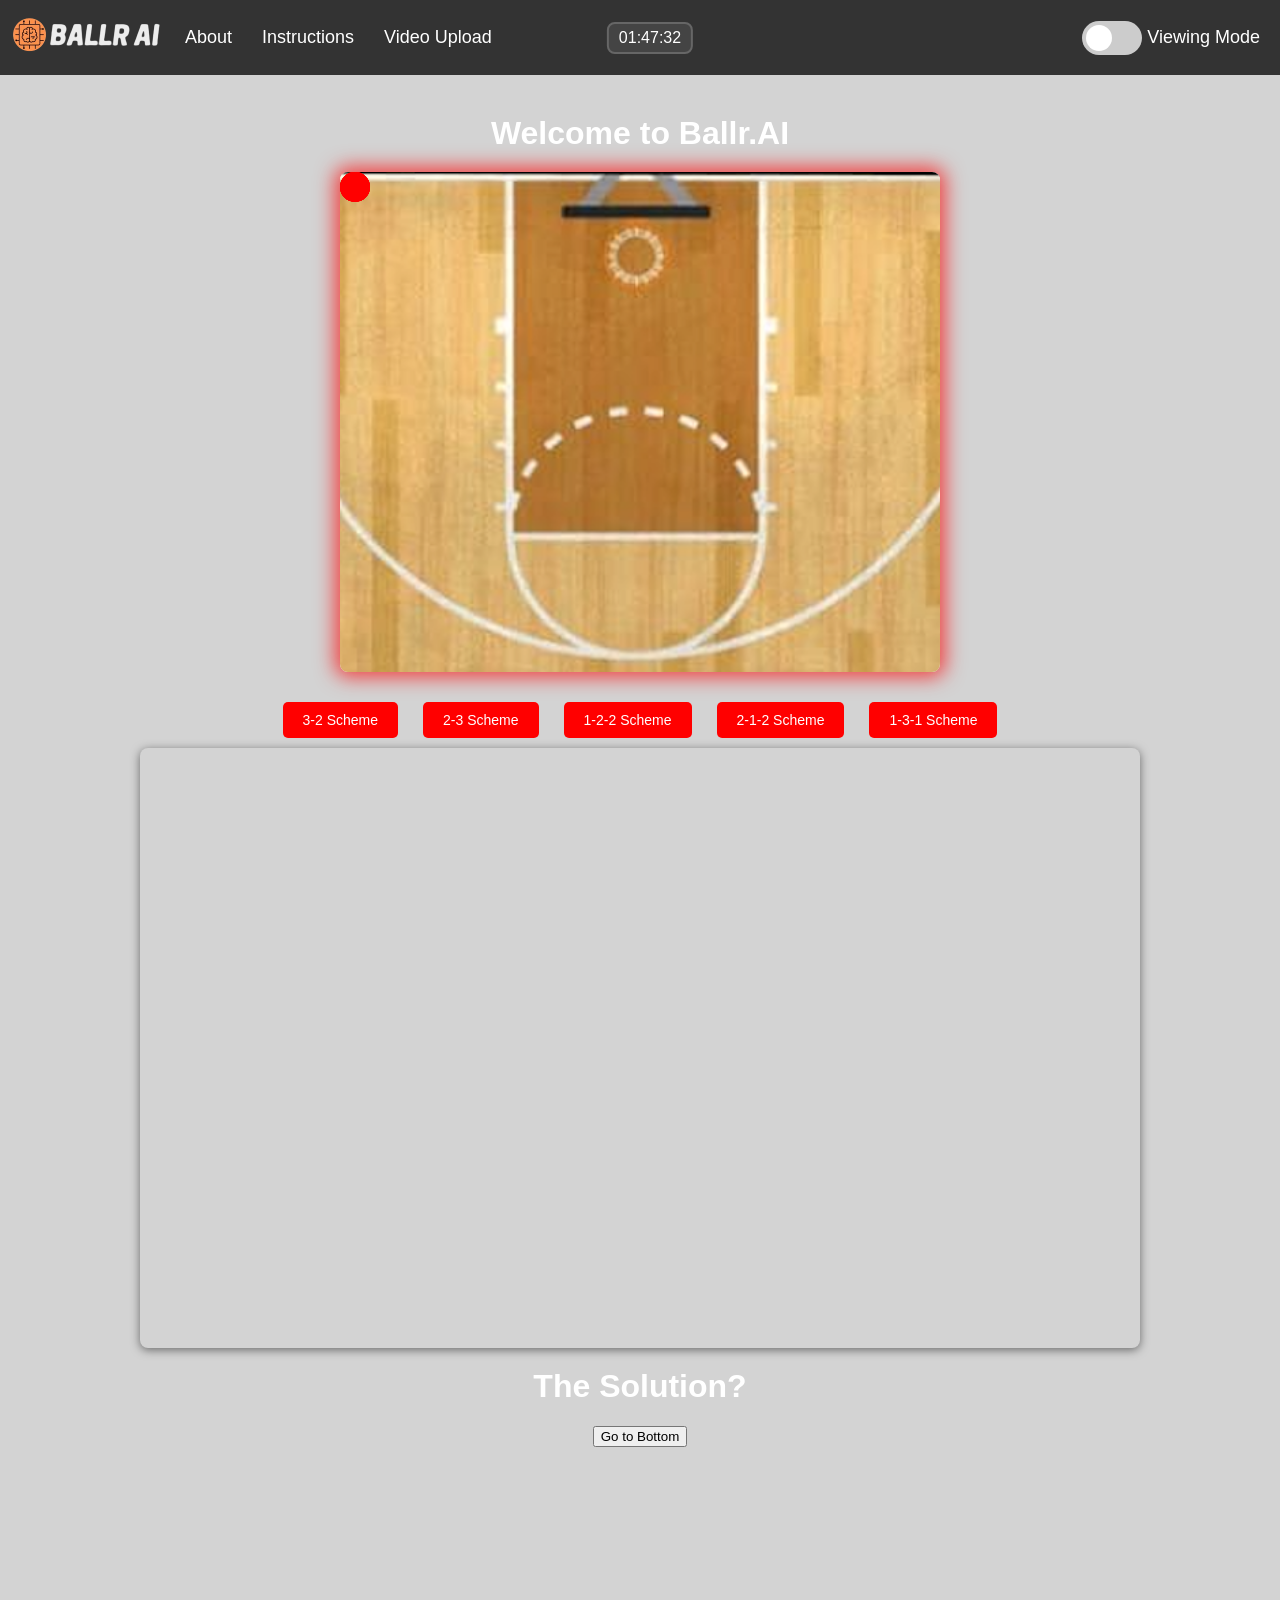
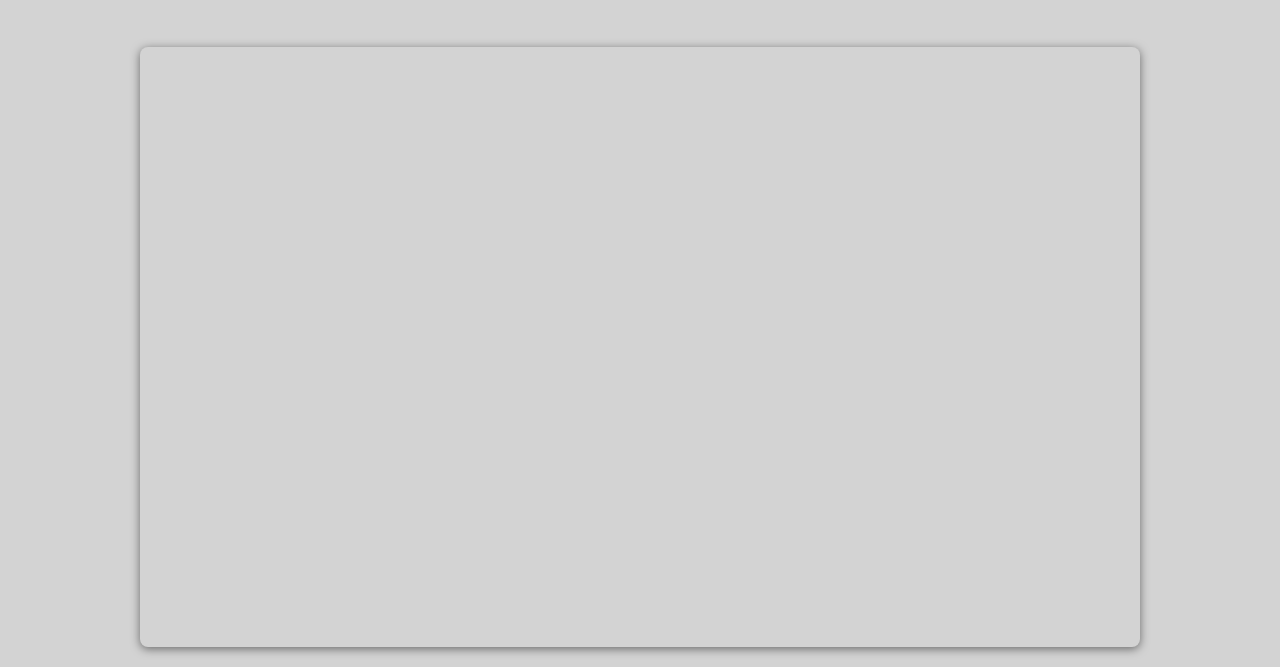
==== commit 9ab7bf15: "Made a new formation slideshow, added a scroll option for smooth transition from the top mistakes sl" ====
--- a/docs/index.html
+++ b/docs/index.html
@@ -6,7 +6,6 @@
     <meta name="viewport" content="width=device-width, initial-scale=1.0">
     <title>Basketball Defensive Formations</title>
     <link rel="stylesheet" href="../static/style.css">
-    <audio src="music.mp3" controls="true" loop="true" preload="auto" autoplay="true"></audio> 
 </head>
 
 <body>
@@ -108,7 +107,69 @@
                 <div class="translucent-overlay"></div>
             </div>
         </div>
-        
+
+        <h1 class="welcome-text" id="welcomeText">The Solution?</h1>
+        <button id="scrollBtn">Go to Bottom</button>
+
+        <div class="tenor-gif-wrapper" id="gifWrapper">
+            <div class="tenor-gif-embed" 
+                 data-postid="13596181858079823880" 
+                 data-share-method="host" 
+                 data-aspect-ratio="0.5" 
+                 data-width="40%">
+                <a href="https://tenor.com/view/lbj-gif-13596181858079823880">Lbj GIF</a> 
+                from <a href="https://tenor.com/search/lbj-gifs">Lbj GIFs</a>
+            </div>
+        </div>
+        <script type="text/javascript" async src="https://tenor.com/embed.js"></script>
+
+        <div class="slideshow_2" id="bottom">
+            <div class="slide_2">
+                <div class="title-image">2-3 Defense</div>
+                <div class="top-left">
+                    <p>While the physical attributes and mental strength of your defender matters, getting blocked means that you have done something wrong in reading the defense, and executing moves.</p>
+                    <p>Understanding the defensive scheme you are playing can help you take the best shot possible. This means playing to the zone defense's weaknesses, passing, and creating a split second gap for that corner 3 or a slam dunk.</p>
+                </div>
+                <img src="../static/images/2-3.png" alt="2-3">
+                <div class="translucent-overlay"></div>
+            </div>
+            <div class="slide">
+                <div class="title-image">3-2 Defense</div>
+                <div class="top-left">
+                    <p>While the physical attributes and mental strength of your defender matters, getting blocked means that you have done something wrong in reading the defense, and executing moves.</p>
+                    <p>Understanding the defensive scheme you are playing can help you take the best shot possible. This means playing to the zone defense's weaknesses, passing, and creating a split second gap for that corner 3 or a slam dunk.</p>
+                </div>
+                <img src="../static/images/3-2.jpeg" alt="3-2">
+                <div class="translucent-overlay"></div>
+            </div>
+            <div class="slide">
+                <div class="title-image">1-2-2 Defense</div>
+                <div class="top-left">
+                    <p>While the physical attributes and mental strength of your defender matters, getting blocked means that you have done something wrong in reading the defense, and executing moves.</p>
+                    <p>Understanding the defensive scheme you are playing can help you take the best shot possible. This means playing to the zone defense's weaknesses, passing, and creating a split second gap for that corner 3 or a slam dunk.</p>
+                </div>
+                <img src="../static/images/1-2-2.png" alt="1-2-2">
+                <div class="translucent-overlay"></div>
+            </div>
+            <div class="slide">
+                <div class="title-image">2-1-2 Defense</div>
+                <div class="top-left">
+                    <p>While the physical attributes and mental strength of your defender matters, getting blocked means that you have done something wrong in reading the defense, and executing moves.</p>
+                    <p>Understanding the defensive scheme you are playing can help you take the best shot possible. This means playing to the zone defense's weaknesses, passing, and creating a split second gap for that corner 3 or a slam dunk.</p>
+                </div>
+                <img src="../static/images/2-1-2.jpg" alt="2-1-2">
+                <div class="translucent-overlay"></div>
+            </div>
+            <div class="slide">
+                <div class="title-image">1-3-1 Defense</div>
+                <div class="top-left">
+                    <p>While the physical attributes and mental strength of your defender matters, getting blocked means that you have done something wrong in reading the defense, and executing moves.</p>
+                    <p>Understanding the defensive scheme you are playing can help you take the best shot possible. This means playing to the zone defense's weaknesses, passing, and creating a split second gap for that corner 3 or a slam dunk.</p>
+                </div>
+                <img src="../static/images/1-3-1.png" alt="1-3-1">
+                <div class="translucent-overlay"></div>
+            </div>
+        </div>
 
     </main>
 
@@ -196,6 +257,31 @@
                     break;
             }
         }
+
+        function scrollToBottom() {
+            document.getElementById('bottom').scrollIntoView({ behavior: 'smooth' });
+        }
+
+        const scrollBtn = document.getElementById('scrollBtn');
+        const gifWrapper = document.getElementById('gifWrapper');
+        const bottom = document.getElementById('bottom');
+
+        scrollBtn.addEventListener('click', () => {
+            // Show the GIF
+            gifWrapper.style.display = 'block';
+
+            // Smooth scroll to the bottom
+            window.scrollTo({
+                top: bottom.offsetTop,
+                behavior: 'smooth',
+            });
+
+            // Hide the GIF after the scrolling is done
+            setTimeout(() => {
+                gifWrapper.style.display = 'none';
+            }, 1000); // Adjust the time based on your animation duration
+        });
+
     </script>
 </body>
 
--- a/static/style.css
+++ b/static/style.css
@@ -4,6 +4,8 @@
 body {
     font-family: Arial, sans-serif;
     margin: 0;
+    justify-content: center;
+    align-items: center;
     padding: 0;
     background-color: lightgray;
     background-repeat: no-repeat;
@@ -13,6 +15,7 @@
     font-size: large;
     color: #b36200;
     transition: background-color 0.3s, color 0.3s;
+    position: relative; /* Ensure no inherited positioning issues */
     /* Smooth transition */
 }
 
@@ -466,7 +469,7 @@
     z-index: 1;
 }
 
-.slideshow {
+.slideshow, .slideshow_2 {
     position: relative;
     width: 100%; /* Full width of the parent */
     max-width: 1000px; /* Optional max-width for responsiveness */
@@ -475,9 +478,14 @@
     overflow: hidden;
     border-radius: 8px;
     box-shadow: 0 2px 10px rgba(0, 0, 0, 0.5);
-}
-
-.slide {
+    z-index: -1;
+}
+
+.slideshow_2{
+    margin-top: 100em; /* adds 1 unit of spacing after each paragraph */
+}
+
+.slide, .slide_2 {
     position: absolute;
     width: 100%;
     height: 100%;
@@ -546,4 +554,39 @@
     background-color: rgba(0, 0, 0, 0.551); /* Adjust opacity and color */
     pointer-events: none; /* Prevent interactions */
     z-index: 2; /* Ensure it appears above the image */
+}
+
+.cool {
+    margin: 10px;
+    padding: 10px 20px;
+    font-size: 14px;
+    cursor: pointer;
+    border: none;
+    background-color: red;
+    color: white;
+    border-radius: 5px;
+    transition: all 0.3s ease-in-out;
+}
+
+.tenor-gif-wrapper {
+    position: fixed;
+    top: 50%;
+    left: 50%;
+    transform: translate(-50%, -50%);
+    z-index: 1000;
+    display: none; /* Initially hidden */
+}
+
+.tenor-gif-embed {
+    max-width: 300px; /* Adjust size */
+    max-height: 300px;
+}
+
+.tenor-pop-container {
+    display: none !important;
+}
+
+/* Optional: Prevent pointer events on hover */
+.tenor-gif-embed a {
+    pointer-events: none;
 }
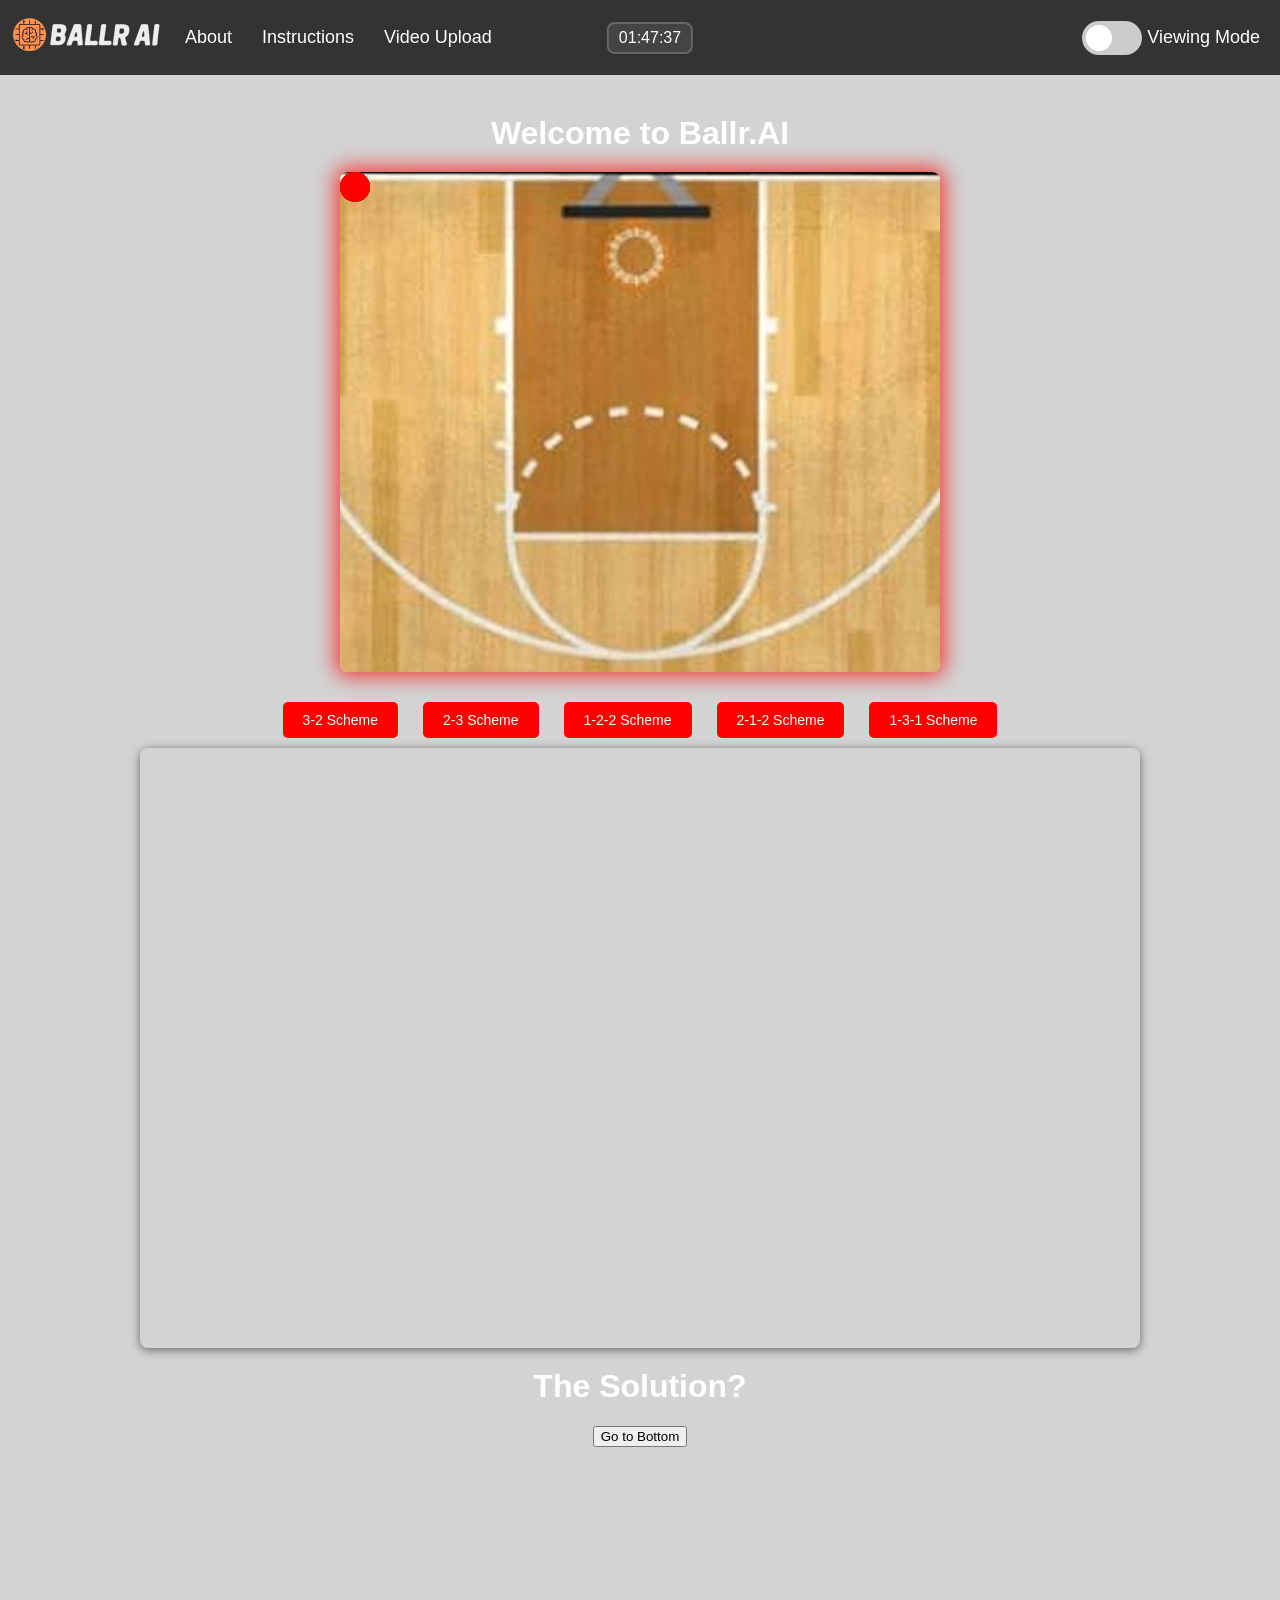
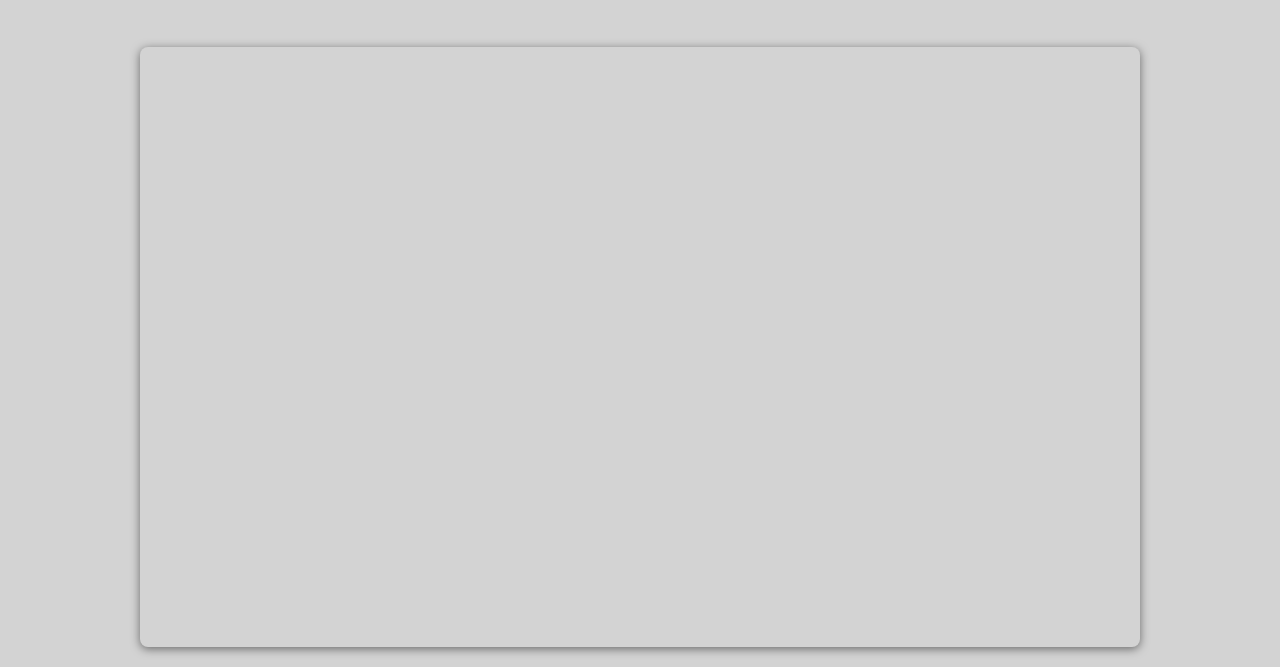
==== commit bd51db21: "commit" ====
--- a/docs/index.html
+++ b/docs/index.html
@@ -113,14 +113,15 @@
 
         <div class="tenor-gif-wrapper" id="gifWrapper">
             <div class="tenor-gif-embed" 
-                 data-postid="13596181858079823880" 
-                 data-share-method="host" 
-                 data-aspect-ratio="0.5" 
-                 data-width="40%">
-                <a href="https://tenor.com/view/lbj-gif-13596181858079823880">Lbj GIF</a> 
+                data-postid="13596181858079823880" 
+                data-share-method="host" 
+                data-aspect-ratio="1" 
+                data-width="100%">
+                <a href="https://tenor.com/view/lbj-gif-13596181858079823880">Lbj GIF</a>
                 from <a href="https://tenor.com/search/lbj-gifs">Lbj GIFs</a>
             </div>
         </div>
+
         <script type="text/javascript" async src="https://tenor.com/embed.js"></script>
 
         <div class="slideshow_2" id="bottom">
@@ -264,22 +265,31 @@
 
         const scrollBtn = document.getElementById('scrollBtn');
         const gifWrapper = document.getElementById('gifWrapper');
-        const bottom = document.getElementById('bottom');
-
+
+        // Function to ensure the GIF wrapper becomes visible
+        function showGif() {
+            gifWrapper.classList.add('show');
+        }
+
+        // Function to hide the GIF wrapper
+        function hideGif() {
+            gifWrapper.classList.remove('show');
+        }
+
+        // Attach the scroll event logic
         scrollBtn.addEventListener('click', () => {
             // Show the GIF
-            gifWrapper.style.display = 'block';
-
-            // Smooth scroll to the bottom
+            showGif();
+
+            // Smooth scroll to the bottom of the page
             window.scrollTo({
-                top: bottom.offsetTop,
+                top: document.body.scrollHeight,
                 behavior: 'smooth',
             });
 
-            // Hide the GIF after the scrolling is done
-            setTimeout(() => {
-                gifWrapper.style.display = 'none';
-            }, 1000); // Adjust the time based on your animation duration
+            // Use a timer to hide the GIF after the scroll duration
+            const scrollDuration = 1000; // Adjust this based on your scrolling duration
+            setTimeout(hideGif, scrollDuration);
         });
 
     </script>
--- a/static/style.css
+++ b/static/style.css
@@ -574,11 +574,17 @@
     left: 50%;
     transform: translate(-50%, -50%);
     z-index: 1000;
-    display: none; /* Initially hidden */
+    opacity: 0; /* Start hidden */
+    transition: opacity 0.5s ease; /* Smooth transition for visibility */
+    pointer-events: none; /* Prevent interference with other elements */
+}
+
+.tenor-gif-wrapper.show {
+    opacity: 1; /* Make visible when class is added */
 }
 
 .tenor-gif-embed {
-    max-width: 300px; /* Adjust size */
+    max-width: 300px;
     max-height: 300px;
 }
 
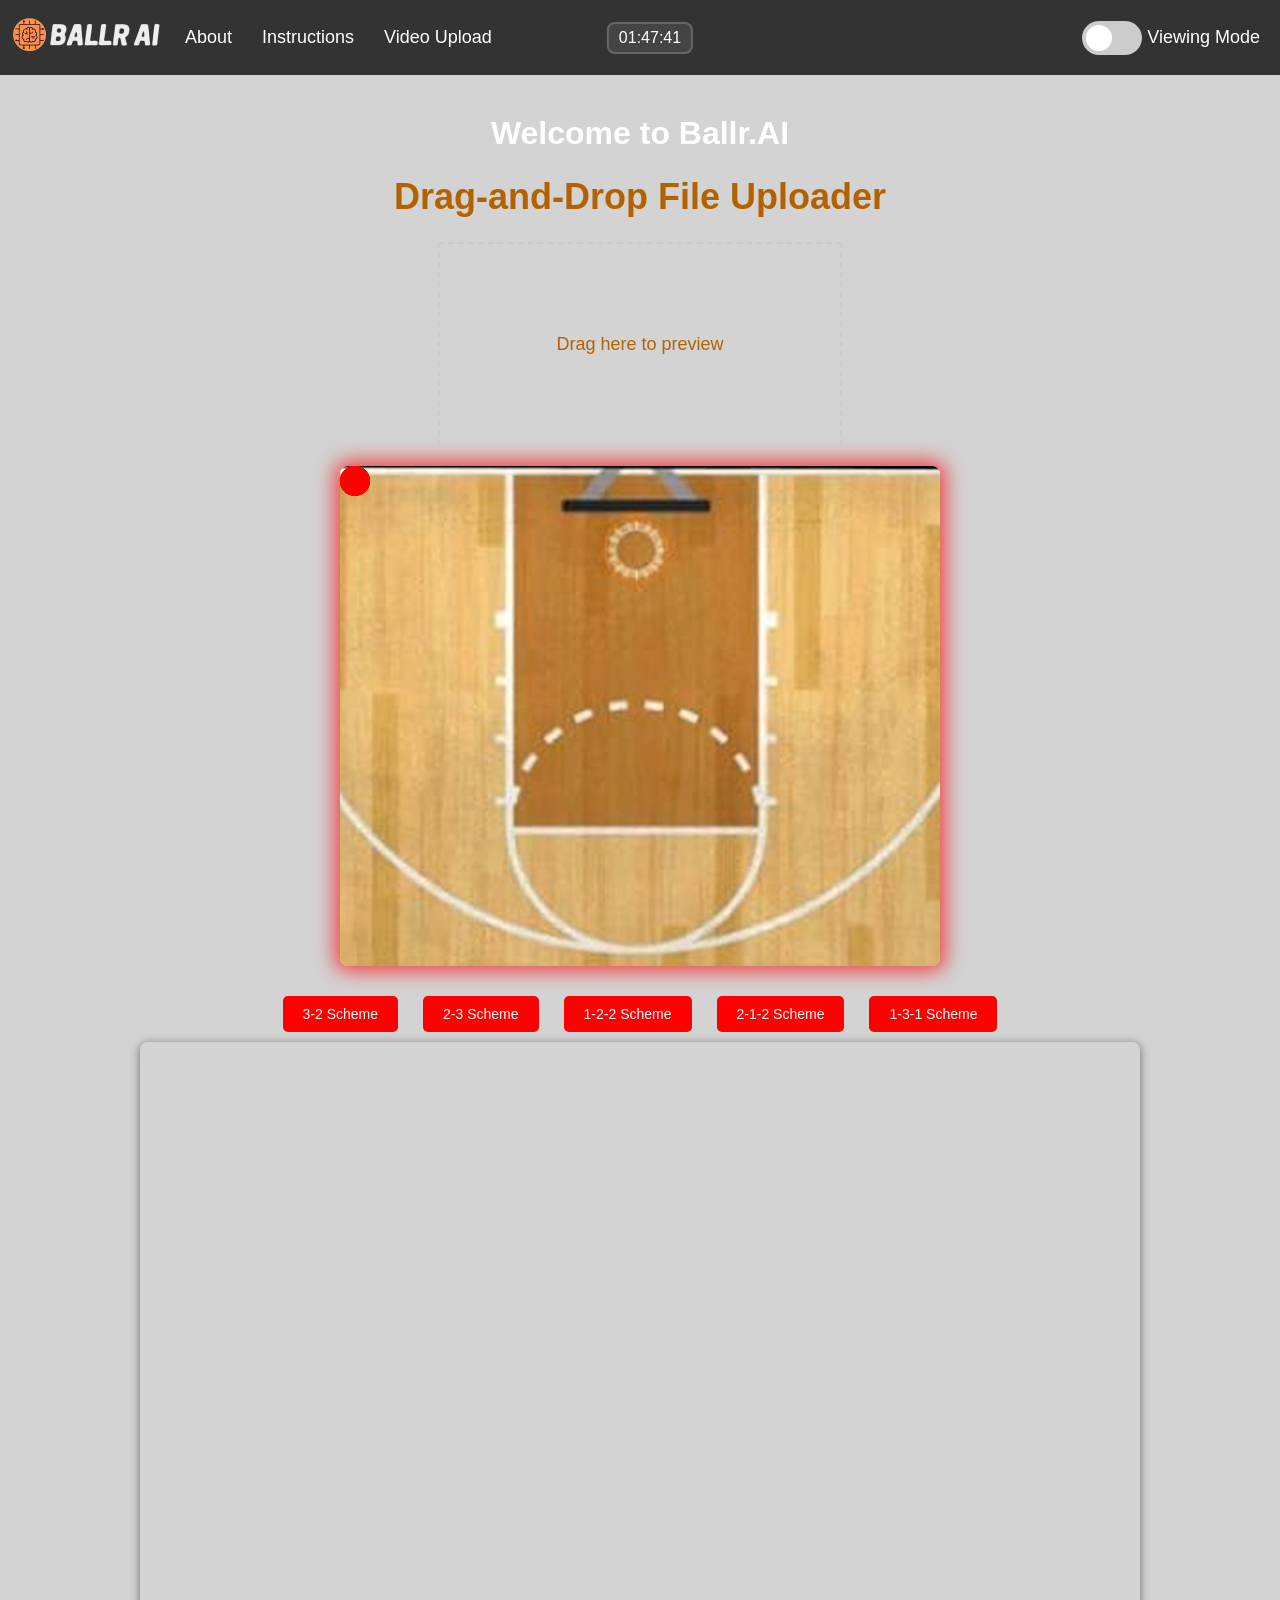
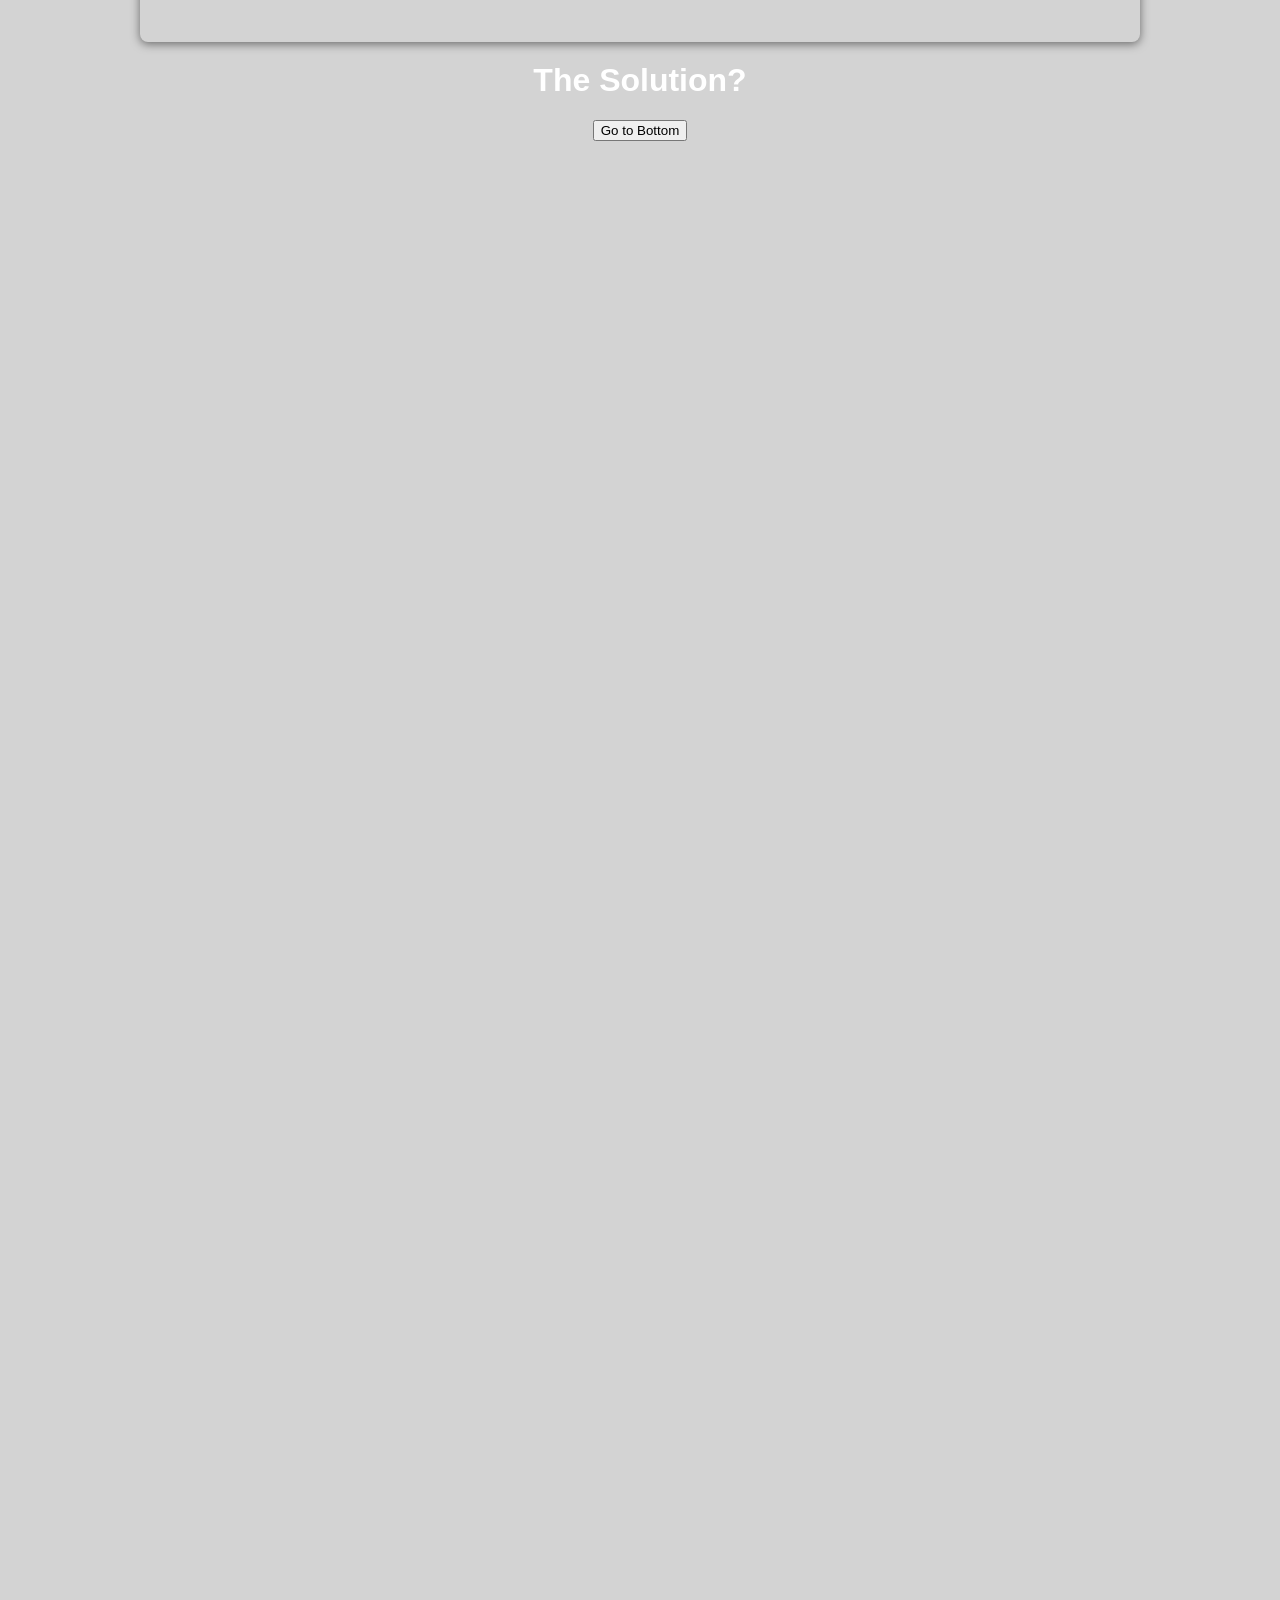
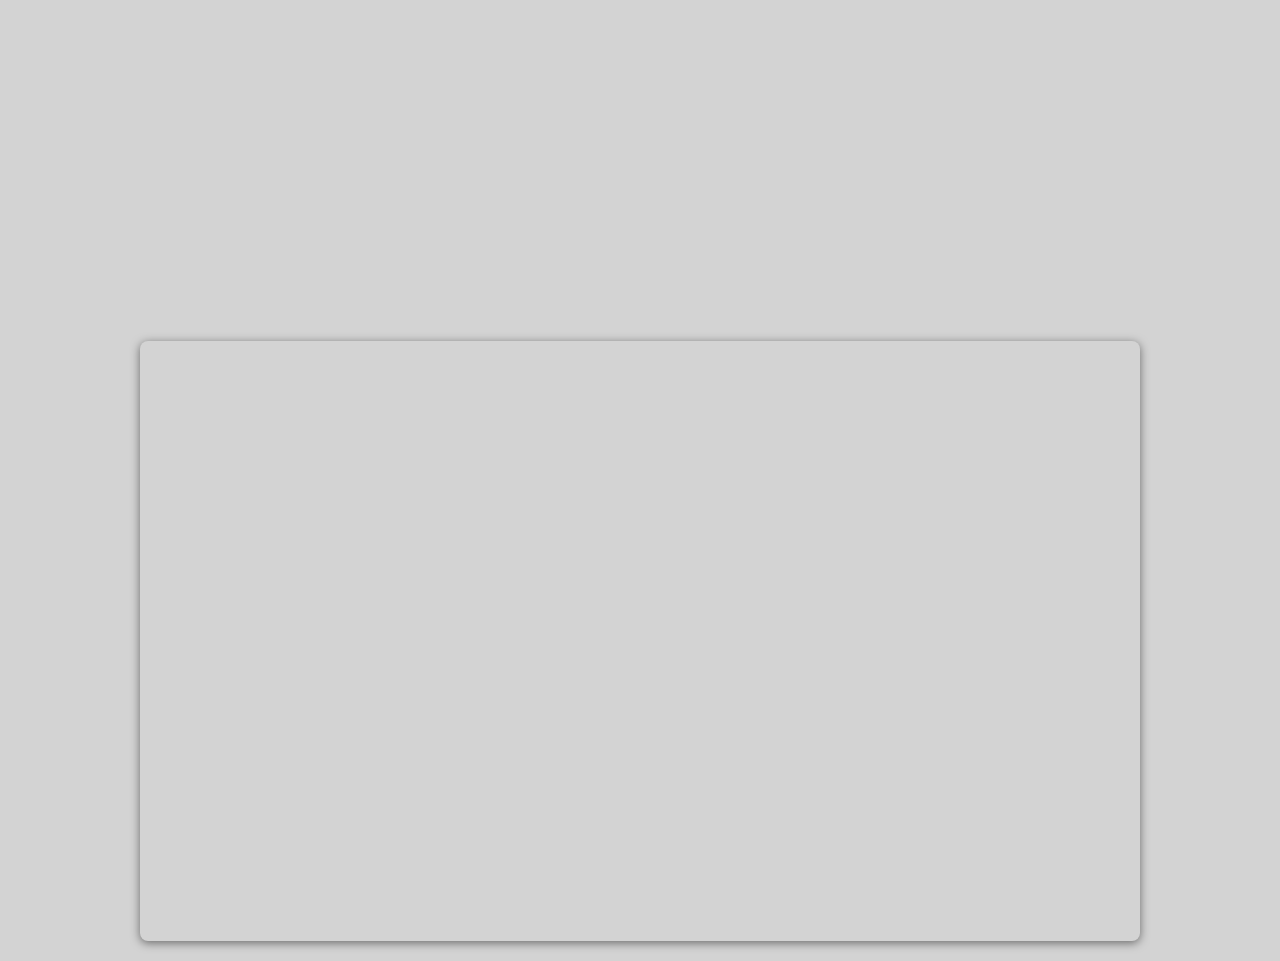
==== commit 5e6409e2: "added music" ====
--- a/docs/index.html
+++ b/docs/index.html
@@ -35,6 +35,13 @@
 
         <h1 class="welcome-text" id="welcomeText">Welcome to Ballr.AI</h1>
 
+        <h1>Drag-and-Drop File Uploader</h1>
+        <div id="drop-area">
+            Drag here to preview
+        </div>
+        <input type="file" id="file-input" multiple hidden>
+        <div id="preview-container"></div>
+
         <!-- Court and Players -->
         <div class="court-container">
             <div class="basketball-court">
@@ -291,6 +298,46 @@
             const scrollDuration = 1000; // Adjust this based on your scrolling duration
             setTimeout(hideGif, scrollDuration);
         });
+        
+        const dropArea = document.getElementById('drop-area');
+
+    function preventDefaults(e) {
+        e.preventDefault();
+        e.stopPropagation();
+    }
+
+    function isValidFileType(file) {
+        const allowedTypes = ['video/mp4', 'video/ogg', 'video/webm', 'video/mov'];
+        return allowedTypes.includes(file.type);
+    }
+
+    function handleDrop(e) {
+        e.preventDefault();
+
+        const files = e.dataTransfer.files;
+        if (files.length) {
+            const file = files[0]; // Assume single file upload
+            if (isValidFileType(file)) {
+                const fileURL = URL.createObjectURL(file);
+
+                // Save the file URL in localStorage for access on the next page
+                localStorage.setItem('videoFile', fileURL);
+
+                // Redirect to upload.html
+                window.location.href = 'upload.html';
+            } else {
+                alert('Invalid file type. Please upload a video file.');
+            }
+        }
+    }
+
+    // Attach drag-and-drop events
+    ['dragenter', 'dragover', 'dragleave', 'drop'].forEach(eventName => {
+        dropArea.addEventListener(eventName, preventDefaults, false);
+    });
+
+    dropArea.addEventListener('drop', handleDrop, false);
+
 
     </script>
 </body>
--- a/static/style.css
+++ b/static/style.css
@@ -510,32 +510,42 @@
     }
 }
 
-.slide:nth-child(1) {
+.slide:nth-child(1), .slide_2:nth-child(1) {
     animation-delay: 0s;
 }
 
-.slide:nth-child(2) {
+.slide:nth-child(2), .slide_2:nth-child(2) {
     animation-delay: 12s; /* Adjust based on the total duration */
 }
 
-.slide:nth-child(3) {
+.slide:nth-child(3), .slide_2:nth-child(3) {
     animation-delay: 24s; /* Adjust based on the total duration */
 }
 
-.slide:nth-child(4) {
+.slide:nth-child(4), .slide_2:nth-child(4) {
     animation-delay: 36s; /* Adjust based on the total duration */
 }
 
-.slide:nth-child(5) {
+.slide:nth-child(5), .slide_2:nth-child(5) {
     animation-delay: 48s; /* Adjust based on the total duration */
 }
 
 /* Adjust the total duration of the animation for seamless looping */
-.slide {
+.slide, .slide_2 {
     animation: fadeInOut 60s infinite; /* Total duration = number of slides * individual duration */
 }
 
 .slide img {
+    width: 100%; /* Full width of the slide */
+    height: 100%; /* Full height of the slide */
+    object-fit: cover; /* Ensure the image fills without distortion */
+    position: absolute; /* Position image behind other content */
+    top: 0; /* Align to the top */
+    left: 0; /* Align to the left */
+    z-index: -1; /* Ensure it's behind text and overlay */
+}
+
+.slide_2 img {
     width: 100%; /* Full width of the slide */
     height: 100%; /* Full height of the slide */
     object-fit: cover; /* Ensure the image fills without distortion */
@@ -595,4 +605,31 @@
 /* Optional: Prevent pointer events on hover */
 .tenor-gif-embed a {
     pointer-events: none;
-}+}
+
+#drop-area {
+    width: 400px;
+    height: 200px;
+    margin: 20px auto;
+    text-align: center;
+    line-height: 200px;
+    border: 2px dashed #ccc;
+    cursor: pointer;
+  }
+  
+  #preview-container {
+    text-align: center;
+  }
+
+  .preview-image {
+    object-fit: cover;
+    width: 1000px;
+    height: 1000px;
+    margin: 10px;
+    border: 1px solid #ddd;
+  }
+
+  #drop-area.drag-over {
+    border-color: #6c6;
+    background-color: #f8fff8;
+}
